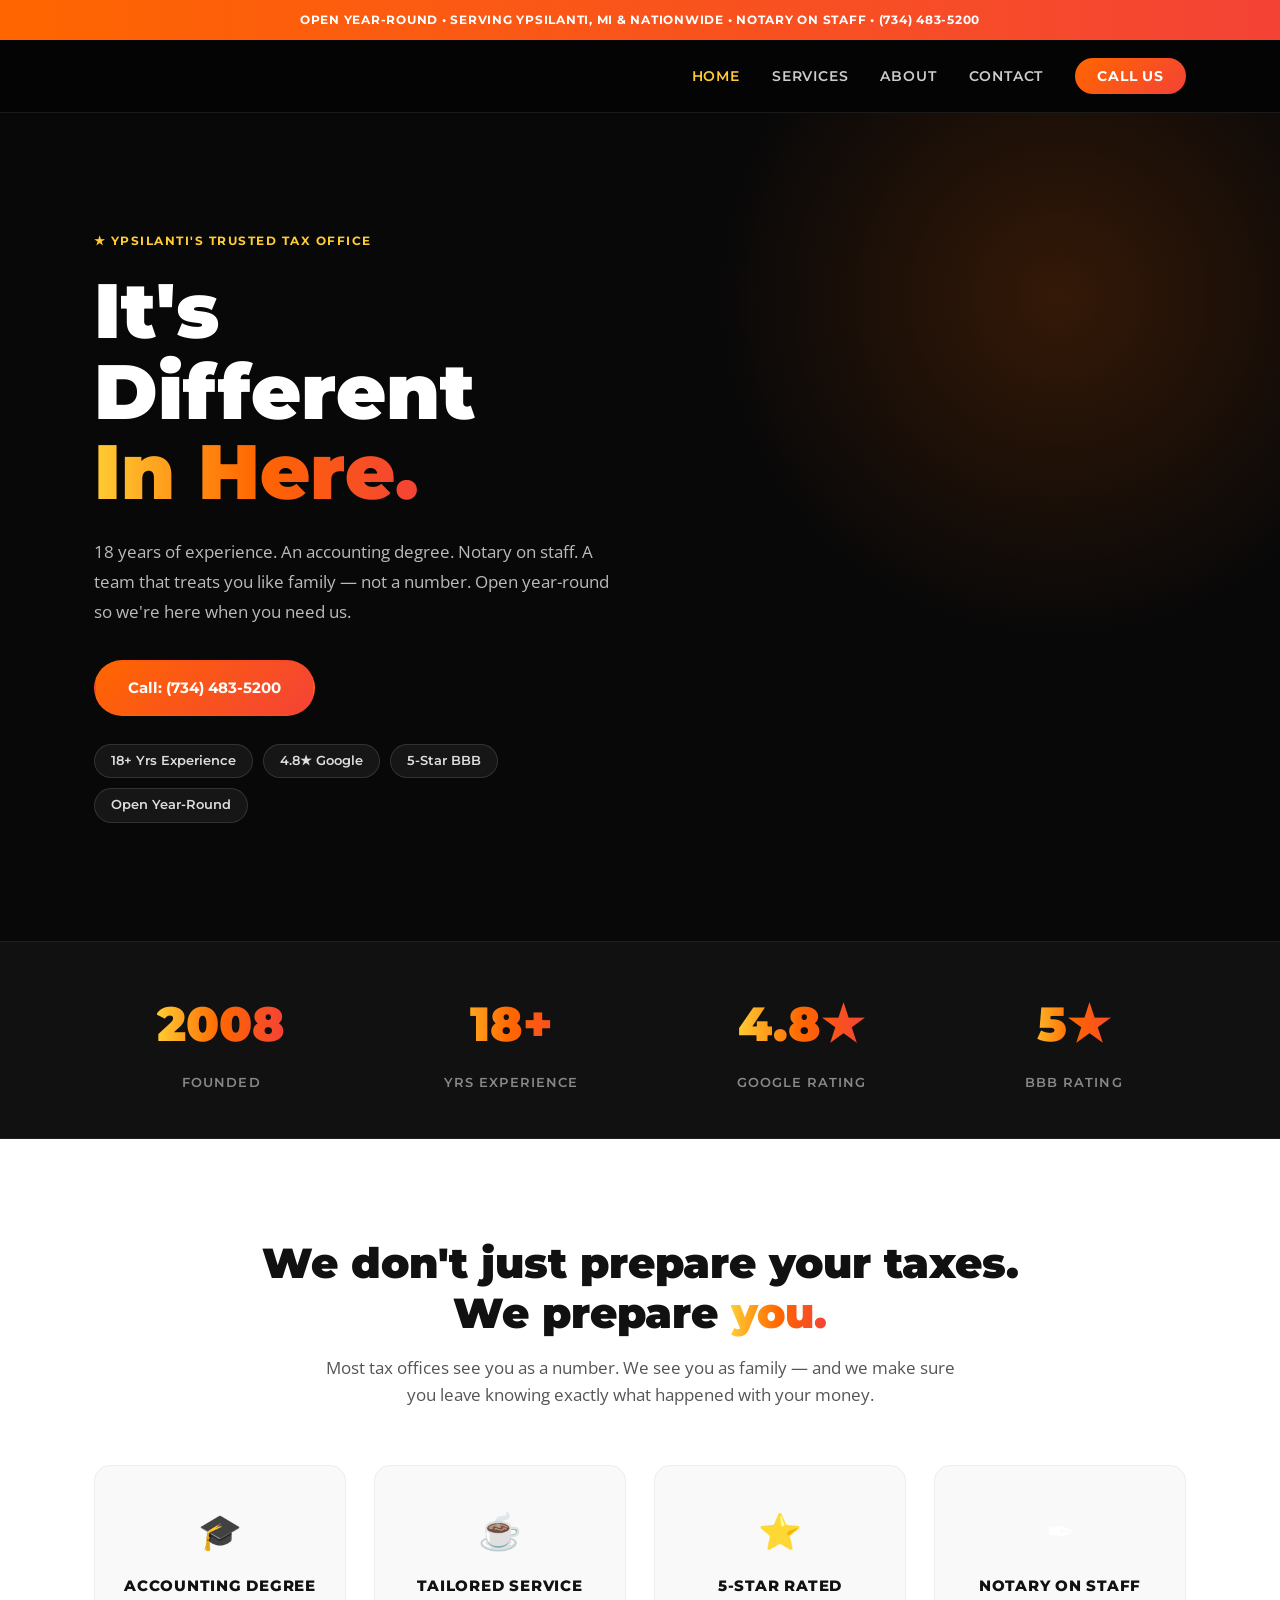
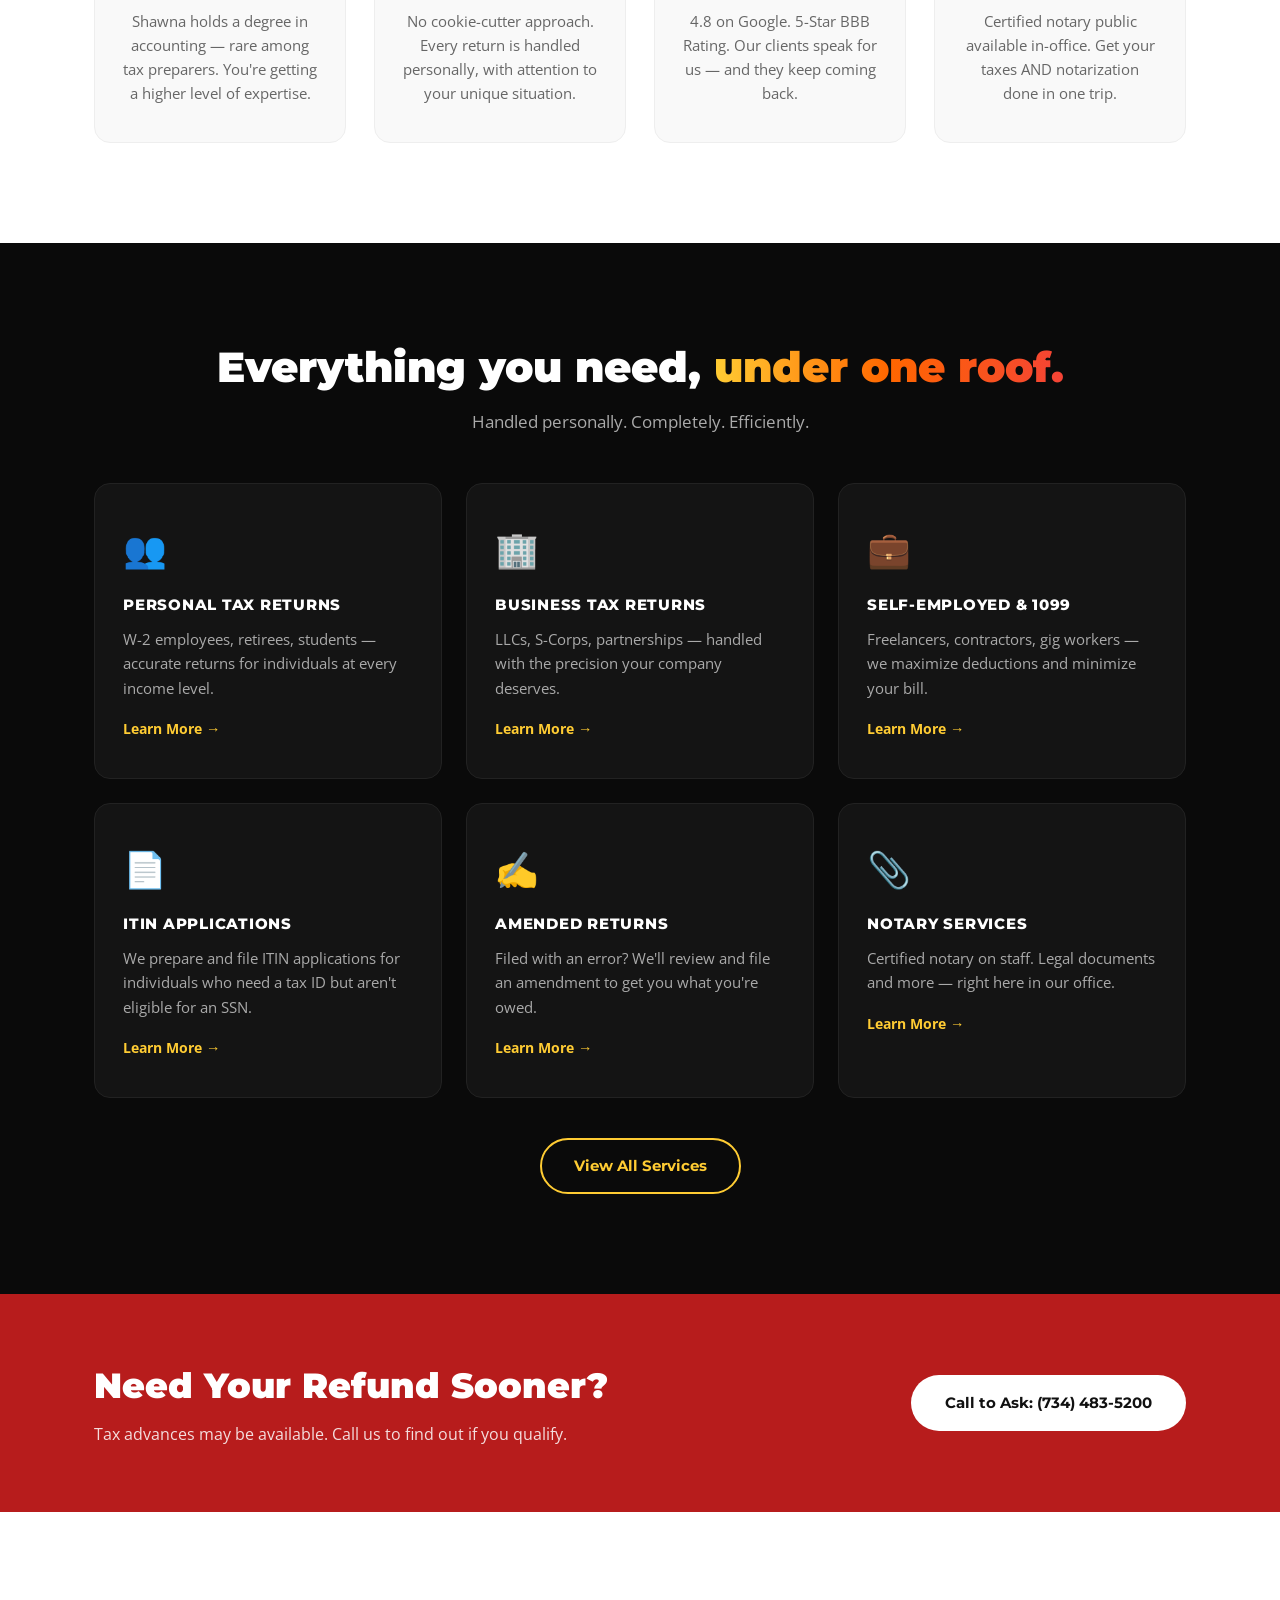
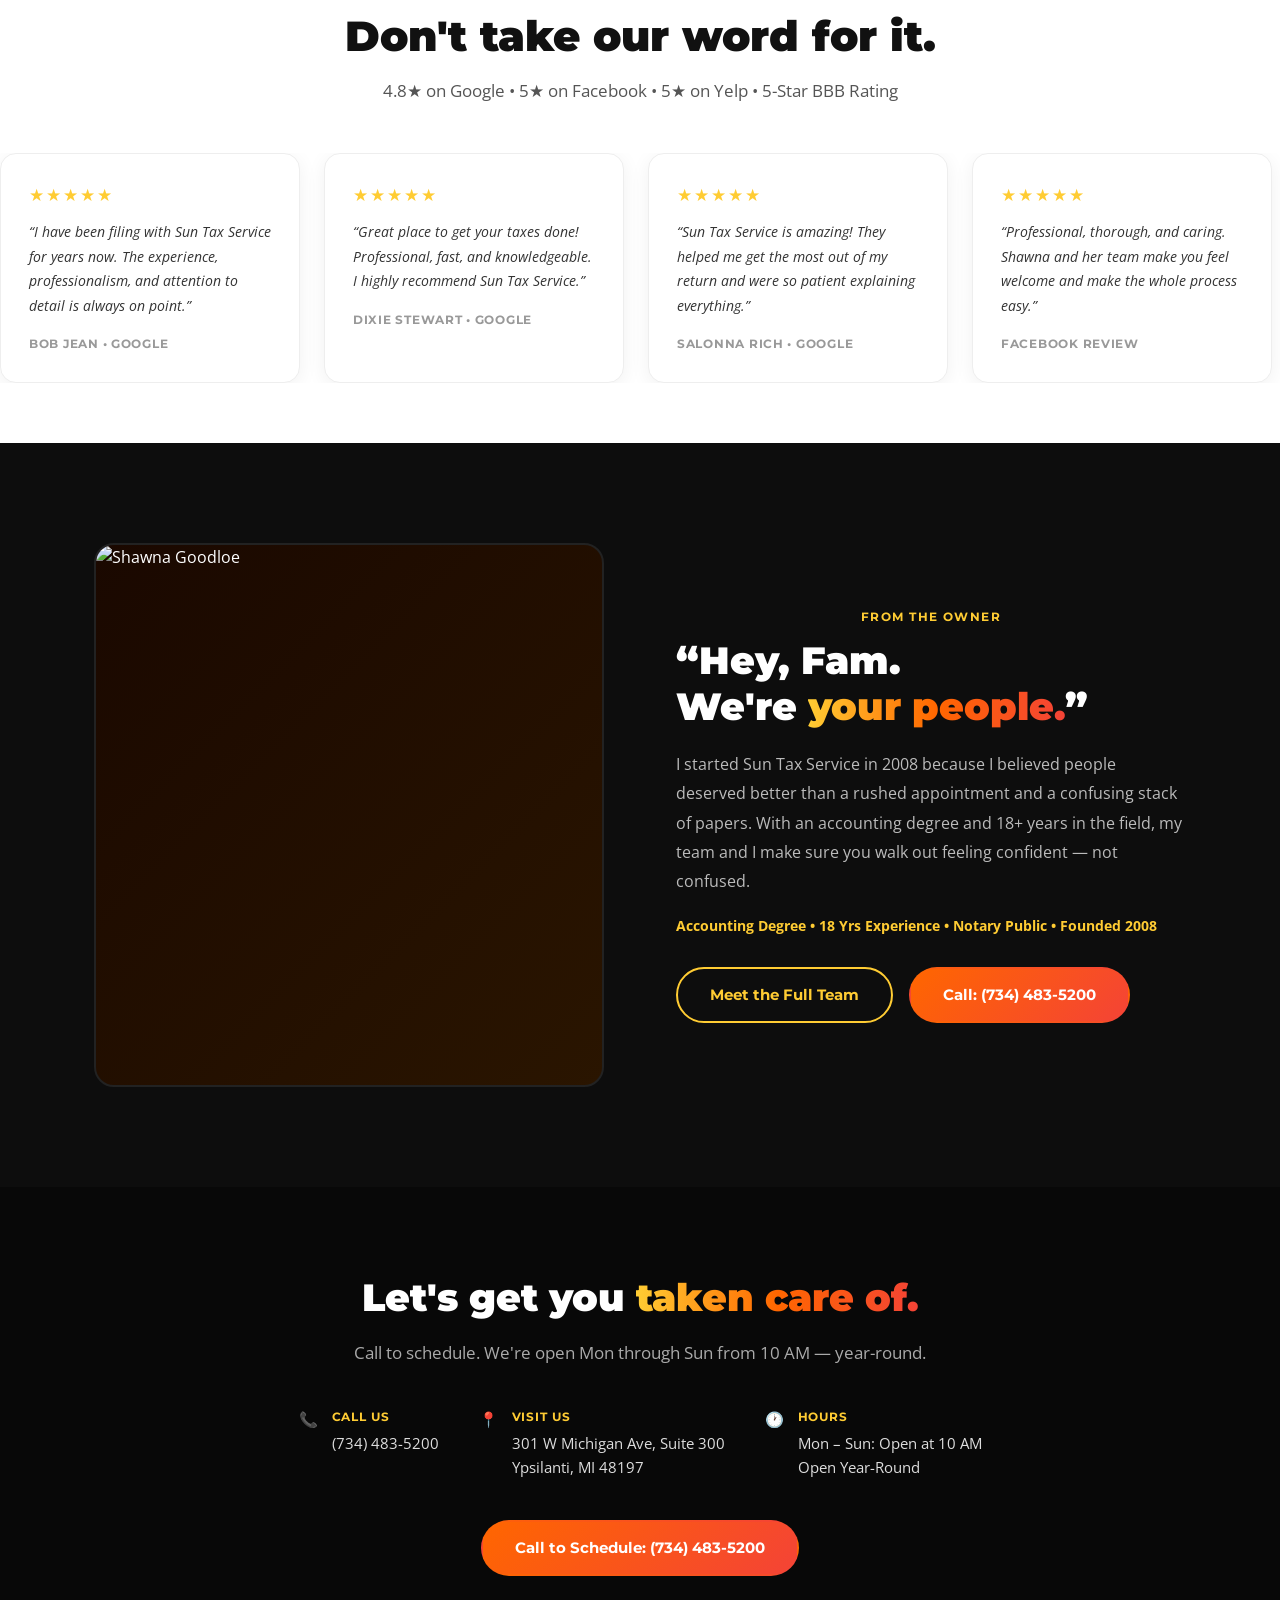
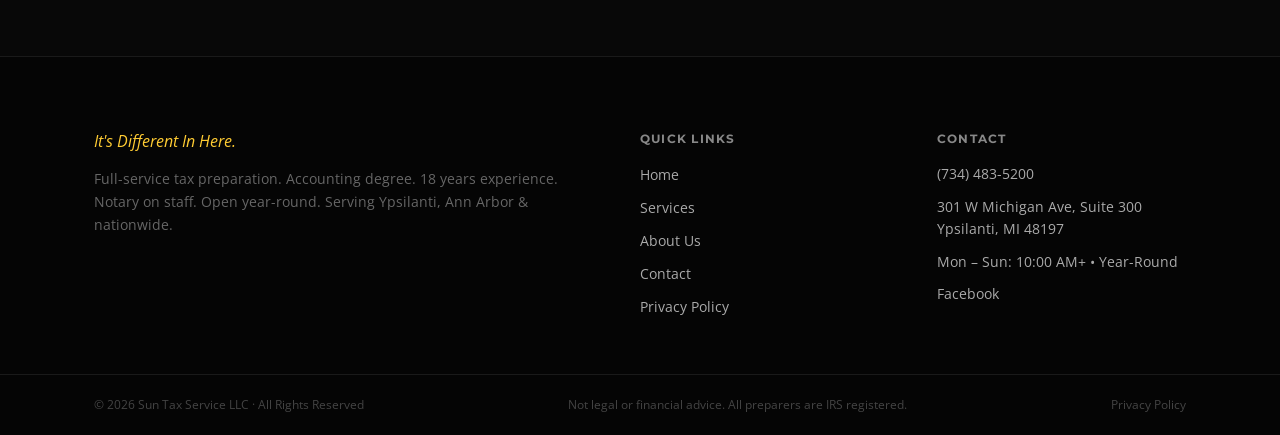
==== index.html @ 52e57a87 "Update print statement from 'Hello' to 'Goodbye'" ====
<!DOCTYPE html>
<html lang="en">
<head>
  <meta charset="UTF-8" />
  <meta name="viewport" content="width=device-width, initial-scale=1.0" />
  <title>Sun Tax Service — It's Different In Here.</title>
  <meta name="description" content="Professional tax preparation in Ypsilanti, MI. Personal, business, self-employed, ITIN, amended returns & notary. 18 years experience. Open year-round. Call (734) 483-5200." />
  <link rel="stylesheet" href="style.css" />
  <link rel="preconnect" href="https://fonts.googleapis.com" />
  <link href="https://fonts.googleapis.com/css2?family=Montserrat:wght@400;600;700;800;900&family=Open+Sans:wght@400;600&display=swap" rel="stylesheet" />
</head>
<body>

  <div class="top-bar">OPEN YEAR-ROUND &bull; SERVING YPSILANTI, MI &amp; NATIONWIDE &bull; NOTARY ON STAFF &bull; (734) 483-5200</div>

  <nav class="nav">
    <div class="nav-inner">
      <a href="index.html" class="nav-logo"><img src="images/logo.png" alt="Sun Tax Service" onerror="this.style.display='none'" /></a>
      <button class="nav-toggle" aria-label="Open menu">&#9776;</button>
      <ul class="nav-links">
        <li><a href="index.html" class="active">Home</a></li>
        <li><a href="services.html">Services</a></li>
        <li><a href="about.html">About</a></li>
        <li><a href="contact.html">Contact</a></li>
        <li><a href="tel:7344835200" class="nav-cta">Call Us</a></li>
      </ul>
    </div>
  </nav>

  <section class="hero">
    <div class="hero-bg-glow"></div>
    <div class="hero-inner">
      <div class="hero-text">
        <span class="hero-eyebrow">&#9733; Ypsilanti's Trusted Tax Office</span>
        <h1 class="hero-headline">It's Different<br /><span class="grad-text">In Here.</span></h1>
        <p class="hero-sub">18 years of experience. An accounting degree. Notary on staff. A team that treats you like family — not a number. Open year-round so we're here when you need us.</p>
        <div class="hero-ctas">
          <a href="tel:7344835200" class="btn btn-primary">Call: (734) 483-5200</a>
        </div>
        <div class="hero-badges">
          <span class="badge">18+ Yrs Experience</span>
          <span class="badge">4.8&#9733; Google</span>
          <span class="badge">5-Star BBB</span>
          <span class="badge">Open Year-Round</span>
        </div>
      </div>
      <div class="hero-img">
        <img src="images/shawna.jpg" alt="Shawna Goodloe, Owner" onerror="this.parentElement.style.display='none'" />
      </div>
    </div>
  </section>

  <section class="stats-band">
    <div class="container stats-inner">
      <div class="stat-item"><span class="stat-num grad-text">2008</span><span class="stat-label">Founded</span></div>
      <div class="stat-item"><span class="stat-num grad-text">18+</span><span class="stat-label">Yrs Experience</span></div>
      <div class="stat-item"><span class="stat-num grad-text">4.8&#9733;</span><span class="stat-label">Google Rating</span></div>
      <div class="stat-item"><span class="stat-num grad-text">5&#9733;</span><span class="stat-label">BBB Rating</span></div>
    </div>
  </section>

  <section class="why-us fade-in">
    <div class="container">
      <h2 class="section-title">We don't just prepare your taxes.<br />We prepare <span class="grad-text">you.</span></h2>
      <p class="section-sub">Most tax offices see you as a number. We see you as family — and we make sure you leave knowing exactly what happened with your money.</p>
      <div class="why-grid">
        <div class="why-card"><div class="why-icon">&#127891;</div><h3>Accounting Degree</h3><p>Shawna holds a degree in accounting — rare among tax preparers. You're getting a higher level of expertise.</p></div>
        <div class="why-card"><div class="why-icon">&#9749;</div><h3>Tailored Service</h3><p>No cookie-cutter approach. Every return is handled personally, with attention to your unique situation.</p></div>
        <div class="why-card"><div class="why-icon">&#11088;</div><h3>5-Star Rated</h3><p>4.8 on Google. 5-Star BBB Rating. Our clients speak for us — and they keep coming back.</p></div>
        <div class="why-card"><div class="why-icon">&#10002;</div><h3>Notary on Staff</h3><p>Certified notary public available in-office. Get your taxes AND notarization done in one trip.</p></div>
      </div>
    </div>
  </section>

  <section class="services-section fade-in">
    <div class="container">
      <h2 class="section-title">Everything you need, <span class="grad-text">under one roof.</span></h2>
      <p class="section-sub">Handled personally. Completely. Efficiently.</p>
      <div class="services-grid">
        <div class="service-card"><div class="service-icon">&#128101;</div><h3>Personal Tax Returns</h3><p>W-2 employees, retirees, students — accurate returns for individuals at every income level.</p><a href="services.html" class="learn-more">Learn More &rarr;</a></div>
        <div class="service-card"><div class="service-icon">&#127970;</div><h3>Business Tax Returns</h3><p>LLCs, S-Corps, partnerships — handled with the precision your company deserves.</p><a href="services.html" class="learn-more">Learn More &rarr;</a></div>
        <div class="service-card"><div class="service-icon">&#128188;</div><h3>Self-Employed &amp; 1099</h3><p>Freelancers, contractors, gig workers — we maximize deductions and minimize your bill.</p><a href="services.html" class="learn-more">Learn More &rarr;</a></div>
        <div class="service-card"><div class="service-icon">&#128196;</div><h3>ITIN Applications</h3><p>We prepare and file ITIN applications for individuals who need a tax ID but aren't eligible for an SSN.</p><a href="services.html" class="learn-more">Learn More &rarr;</a></div>
        <div class="service-card"><div class="service-icon">&#9997;</div><h3>Amended Returns</h3><p>Filed with an error? We'll review and file an amendment to get you what you're owed.</p><a href="services.html" class="learn-more">Learn More &rarr;</a></div>
        <div class="service-card"><div class="service-icon">&#128206;</div><h3>Notary Services</h3><p>Certified notary on staff. Legal documents and more — right here in our office.</p><a href="services.html" class="learn-more">Learn More &rarr;</a></div>
      </div>
      <div class="center-btn"><a href="services.html" class="btn btn-outline">View All Services</a></div>
    </div>
  </section>

  <section class="advances-band fade-in">
    <div class="container advances-inner">
      <div><h2>Need Your Refund Sooner?</h2><p>Tax advances may be available. Call us to find out if you qualify.</p></div>
      <a href="tel:7344835200" class="btn btn-white">Call to Ask: (734) 483-5200</a>
    </div>
  </section>

  <section class="reviews-section fade-in">
    <div class="container">
      <h2 class="section-title">Don't take our word for it.</h2>
      <p class="section-sub">4.8&#9733; on Google &bull; 5&#9733; on Facebook &bull; 5&#9733; on Yelp &bull; 5-Star BBB Rating</p>
    </div>
    <div class="marquee-wrapper">
      <div class="marquee-track">
        <div class="review-card"><div class="review-stars">&#9733;&#9733;&#9733;&#9733;&#9733;</div><p class="review-text">&ldquo;I have been filing with Sun Tax Service for years now. The experience, professionalism, and attention to detail is always on point.&rdquo;</p><div class="review-author">Bob Jean &bull; Google</div></div>
        <div class="review-card"><div class="review-stars">&#9733;&#9733;&#9733;&#9733;&#9733;</div><p class="review-text">&ldquo;Great place to get your taxes done! Professional, fast, and knowledgeable. I highly recommend Sun Tax Service.&rdquo;</p><div class="review-author">Dixie Stewart &bull; Google</div></div>
        <div class="review-card"><div class="review-stars">&#9733;&#9733;&#9733;&#9733;&#9733;</div><p class="review-text">&ldquo;Sun Tax Service is amazing! They helped me get the most out of my return and were so patient explaining everything.&rdquo;</p><div class="review-author">Salonna Rich &bull; Google</div></div>
        <div class="review-card"><div class="review-stars">&#9733;&#9733;&#9733;&#9733;&#9733;</div><p class="review-text">&ldquo;Professional, thorough, and caring. Shawna and her team make you feel welcome and make the whole process easy.&rdquo;</p><div class="review-author">Facebook Review</div></div>
        <div class="review-card"><div class="review-stars">&#9733;&#9733;&#9733;&#9733;&#9733;</div><p class="review-text">&ldquo;I wouldn&rsquo;t trust anyone else with my taxes. They go above and beyond every single year.&rdquo;</p><div class="review-author">Yelp Review</div></div>
        <div class="review-card"><div class="review-stars">&#9733;&#9733;&#9733;&#9733;&#9733;</div><p class="review-text">&ldquo;I have been filing with Sun Tax Service for years now. The experience, professionalism, and attention to detail is always on point.&rdquo;</p><div class="review-author">Bob Jean &bull; Google</div></div>
        <div class="review-card"><div class="review-stars">&#9733;&#9733;&#9733;&#9733;&#9733;</div><p class="review-text">&ldquo;Great place to get your taxes done! Professional, fast, and knowledgeable. I highly recommend Sun Tax Service.&rdquo;</p><div class="review-author">Dixie Stewart &bull; Google</div></div>
        <div class="review-card"><div class="review-stars">&#9733;&#9733;&#9733;&#9733;&#9733;</div><p class="review-text">&ldquo;Sun Tax Service is amazing! They helped me get the most out of my return and were so patient explaining everything.&rdquo;</p><div class="review-author">Salonna Rich &bull; Google</div></div>
        <div class="review-card"><div class="review-stars">&#9733;&#9733;&#9733;&#9733;&#9733;</div><p class="review-text">&ldquo;Professional, thorough, and caring. Shawna and her team make you feel welcome and make the whole process easy.&rdquo;</p><div class="review-author">Facebook Review</div></div>
        <div class="review-card"><div class="review-stars">&#9733;&#9733;&#9733;&#9733;&#9733;</div><p class="review-text">&ldquo;I wouldn&rsquo;t trust anyone else with my taxes. They go above and beyond every single year.&rdquo;</p><div class="review-author">Yelp Review</div></div>
      </div>
    </div>
  </section>

  <section class="founder-section fade-in">
    <div class="container founder-inner">
      <div class="founder-img-wrap">
        <img src="images/shawna.jpg" alt="Shawna Goodloe" onerror="this.parentElement.style.background='linear-gradient(135deg,#1a0800,#2a1500)'" />
      </div>
      <div class="founder-text">
        <span class="eyebrow-label">FROM THE OWNER</span>
        <h2>&ldquo;Hey, Fam.<br />We're <span class="grad-text">your people.</span>&rdquo;</h2>
        <p>I started Sun Tax Service in 2008 because I believed people deserved better than a rushed appointment and a confusing stack of papers. With an accounting degree and 18+ years in the field, my team and I make sure you walk out feeling confident — not confused.</p>
        <p class="founder-creds"><strong>Accounting Degree &bull; 18 Yrs Experience &bull; Notary Public &bull; Founded 2008</strong></p>
        <div class="founder-ctas">
          <a href="about.html" class="btn btn-outline">Meet the Full Team</a>
          <a href="tel:7344835200" class="btn btn-primary">Call: (734) 483-5200</a>
        </div>
      </div>
    </div>
  </section>

  <section class="contact-band fade-in">
    <div class="container">
      <h2>Let's get you <span class="grad-text">taken care of.</span></h2>
      <p>Call to schedule. We're open Mon through Sun from 10 AM — year-round.</p>
      <div class="cb-details">
        <div class="cb-item"><span class="cb-icon">&#128222;</span><div><strong>Call Us</strong><a href="tel:7344835200">(734) 483-5200</a></div></div>
        <div class="cb-item"><span class="cb-icon">&#128205;</span><div><strong>Visit Us</strong><span>301 W Michigan Ave, Suite 300<br />Ypsilanti, MI 48197</span></div></div>
        <div class="cb-item"><span class="cb-icon">&#128336;</span><div><strong>Hours</strong><span>Mon &ndash; Sun: Open at 10 AM<br />Open Year-Round</span></div></div>
      </div>
      <a href="tel:7344835200" class="btn btn-primary">Call to Schedule: (734) 483-5200</a>
    </div>
  </section>

  <footer class="footer">
    <div class="container footer-inner">
      <div class="footer-logo"><img src="images/logo.png" alt="Sun Tax Service" onerror="this.style.display='none'" /><p class="footer-tagline"><em>It's Different In Here.</em></p><p class="footer-desc">Full-service tax preparation. Accounting degree. 18 years experience. Notary on staff. Open year-round. Serving Ypsilanti, Ann Arbor &amp; nationwide.</p></div>
      <div class="footer-nav"><strong>Quick Links</strong><a href="index.html">Home</a><a href="services.html">Services</a><a href="about.html">About Us</a><a href="contact.html">Contact</a><a href="privacy.html">Privacy Policy</a></div>
      <div class="footer-contact-info"><strong>Contact</strong><a href="tel:7344835200">(734) 483-5200</a><span>301 W Michigan Ave, Suite 300<br />Ypsilanti, MI 48197</span><span>Mon &ndash; Sun: 10:00 AM+ &bull; Year-Round</span><a href="https://facebook.com/SunTaxService" target="_blank" rel="noopener">Facebook</a></div>
    </div>
    <div class="footer-bottom"><div class="container footer-bottom-inner"><span>&copy; 2026 Sun Tax Service LLC &middot; All Rights Reserved</span><span>Not legal or financial advice. All preparers are IRS registered.</span><a href="privacy.html">Privacy Policy</a></div></div>
  </footer>

  <script>
    const toggle = document.querySelector('.nav-toggle');
    const navLinks = document.querySelector('.nav-links');
    if (toggle) toggle.addEventListener('click', () => navLinks.classList.toggle('open'));
    const observer = new IntersectionObserver((entries) => {
      entries.forEach(e => { if (e.isIntersecting) e.target.classList.add('visible'); });
    }, { threshold: 0.1 });
    document.querySelectorAll('.fade-in').forEach(el => observer.observe(el));
  </script>
</body>
</html>
---- style.css ----
/* Sun Tax Service — style.css — Complete Stylesheet */

/* === RESET === */
*, *::before, *::after { box-sizing: border-box; margin: 0; padding: 0; }
html { scroll-behavior: smooth; }
body { font-family: 'Open Sans', sans-serif; background: #0a0a0a; color: #fff; line-height: 1.6; }
img { max-width: 100%; display: block; }
a { color: inherit; text-decoration: none; }

/* === UTILITIES === */
.container { max-width: 1140px; margin: 0 auto; padding: 0 24px; }
.grad-text { background: linear-gradient(90deg,#FFCC33,#FF6600,#F44336); -webkit-background-clip: text; -webkit-text-fill-color: transparent; background-clip: text; }
.section-title { font-family:'Montserrat',sans-serif; font-size: clamp(1.8rem,3.5vw,2.6rem); font-weight:900; color:#111; text-align:center; margin-bottom:16px; line-height:1.2; }
.section-sub { text-align:center; color:#555; font-size:1.05rem; margin-bottom:48px; max-width:640px; margin-left:auto; margin-right:auto; }
.eyebrow-label { font-family:'Montserrat',sans-serif; font-size:0.75rem; font-weight:700; color:#FFCC33; text-transform:uppercase; letter-spacing:0.12em; text-align:center; margin-bottom:12px; display:block; }
.center-btn { text-align:center; margin-top:40px; }

/* === FADE IN === */
.fade-in { opacity:0; transform:translateY(28px); transition:opacity 0.7s ease,transform 0.7s ease; }
.fade-in.visible { opacity:1; transform:translateY(0); }

/* === BUTTONS === */
.btn { display:inline-block; padding:14px 32px; border-radius:50px; font-family:'Montserrat',sans-serif; font-weight:700; font-size:0.95rem; text-decoration:none; transition:transform 0.2s,box-shadow 0.2s; cursor:pointer; border:2px solid transparent; }
.btn:hover { transform:translateY(-2px); box-shadow:0 8px 24px rgba(0,0,0,0.25); }
.btn-primary { background:linear-gradient(135deg,#FF6600,#F44336); color:#fff; }
.btn-outline { background:transparent; border-color:#FFCC33; color:#FFCC33; }
.btn-outline:hover { background:#FFCC33; color:#000; }
.btn-white { background:#fff; color:#111; }
.btn-white:hover { background:#FFCC33; }

/* === TOP BAR === */
.top-bar { background:linear-gradient(90deg,#FF6600,#F44336); color:#fff; text-align:center; padding:10px 16px; font-family:'Montserrat',sans-serif; font-size:0.78rem; font-weight:700; letter-spacing:0.06em; position:relative; z-index:200; }

/* === NAV === */
.nav { background:rgba(5,5,5,0.97); backdrop-filter:blur(12px); position:sticky; top:0; z-index:100; border-bottom:1px solid #1a1a1a; }
.nav-inner { max-width:1140px; margin:0 auto; padding:0 24px; display:flex; align-items:center; justify-content:space-between; height:72px; }
.nav-logo img { height:52px; width:auto; object-fit:contain; }
.nav-links { list-style:none; display:flex; align-items:center; gap:32px; }
.nav-links a { font-family:'Montserrat',sans-serif; font-size:0.85rem; font-weight:600; color:#ccc; text-transform:uppercase; letter-spacing:0.06em; transition:color 0.2s; }
.nav-links a:hover,.nav-links a.active { color:#FFCC33; }
.nav-cta { background:linear-gradient(135deg,#FF6600,#F44336) !important; color:#fff !important; padding:10px 22px !important; border-radius:50px; font-weight:700 !important; }
.nav-toggle { display:none; background:none; border:none; color:#fff; font-size:1.5rem; cursor:pointer; padding:4px; }

/* === HERO === */
.hero { position:relative; min-height:92vh; display:flex; align-items:center; background:#080808; overflow:hidden; }
.hero-bg-glow { position:absolute; top:-20%; right:-10%; width:700px; height:700px; background:radial-gradient(circle,rgba(255,102,0,0.18) 0%,transparent 70%); pointer-events:none; z-index:0; }
.hero-inner { position:relative; z-index:1; max-width:1140px; margin:0 auto; padding:80px 24px; display:grid; grid-template-columns:1fr 1fr; gap:60px; align-items:center; width:100%; }
.hero-eyebrow { font-family:'Montserrat',sans-serif; font-size:0.78rem; font-weight:700; color:#FFCC33; text-transform:uppercase; letter-spacing:0.12em; margin-bottom:20px; display:block; }
.hero-headline { font-family:'Montserrat',sans-serif; font-size:clamp(2.8rem,6vw,5rem); font-weight:900; line-height:1.05; margin-bottom:24px; color:#fff; }
.hero-sub { color:#bbb; font-size:1.08rem; line-height:1.75; margin-bottom:32px; max-width:520px; }
.hero-ctas { display:flex; gap:16px; flex-wrap:wrap; margin-bottom:28px; }
.hero-badges { display:flex; flex-wrap:wrap; gap:10px; }
.badge { background:rgba(255,255,255,0.06); border:1px solid rgba(255,255,255,0.12); border-radius:50px; padding:6px 16px; font-size:0.8rem; font-family:'Montserrat',sans-serif; font-weight:600; color:#ddd; }
.hero-img img { width:100%; max-height:580px; object-fit:cover; object-position:top; border-radius:20px; border:2px solid #222; }

/* === STATS BAND === */
.stats-band { background:#111; border-top:1px solid #1e1e1e; border-bottom:1px solid #1e1e1e; padding:44px 0; }
.stats-inner { display:flex; justify-content:space-around; flex-wrap:wrap; gap:32px; }
.stat-item { text-align:center; }
.stat-num { font-family:'Montserrat',sans-serif; font-size:clamp(2rem,4vw,3rem); font-weight:900; display:block; margin-bottom:6px; }
.stat-label { font-size:0.82rem; color:#888; text-transform:uppercase; letter-spacing:0.08em; font-family:'Montserrat',sans-serif; font-weight:600; }

/* === WHY US === */
.why-us { padding:100px 0; background:#fff; }
.why-us .section-title { color:#111; }
.why-us .section-sub { color:#555; }
.why-grid { display:grid; grid-template-columns:repeat(auto-fit,minmax(220px,1fr)); gap:28px; margin-top:56px; }
.why-card { background:#f9f9f9; border:1px solid #eee; border-radius:16px; padding:36px 28px; text-align:center; transition:transform 0.3s,box-shadow 0.3s; }
.why-card:hover { transform:translateY(-6px); box-shadow:0 16px 48px rgba(0,0,0,0.1); }
.why-icon { font-size:2.2rem; margin-bottom:16px; }
.why-card h3 { font-family:'Montserrat',sans-serif; font-size:0.95rem; font-weight:800; color:#111; text-transform:uppercase; letter-spacing:0.05em; margin-bottom:10px; }
.why-card p { color:#666; font-size:0.92rem; line-height:1.65; }

/* === SERVICES SECTION === */
.services-section { padding:100px 0; background:#0a0a0a; }
.services-section .section-title { color:#fff; }
.services-section .section-sub { color:#aaa; }
.services-grid { display:grid; grid-template-columns:repeat(auto-fit,minmax(300px,1fr)); gap:24px; }
.service-card { background:#141414; border:1px solid #222; border-radius:16px; padding:36px 28px; transition:border-color 0.3s,transform 0.3s; }
.service-card:hover { border-color:#FFCC33; transform:translateY(-4px); }
.service-icon { font-size:2.2rem; margin-bottom:16px; }
.service-card h3 { font-family:'Montserrat',sans-serif; font-size:0.95rem; font-weight:800; color:#fff; text-transform:uppercase; letter-spacing:0.05em; margin-bottom:10px; }
.service-card p { color:#aaa; font-size:0.92rem; line-height:1.65; margin-bottom:16px; }
.learn-more { color:#FFCC33; font-weight:700; font-size:0.9rem; transition:color 0.2s; }
.learn-more:hover { color:#FF6600; }

/* === TAX ADVANCES BAND === */
.advances-band { background:#b71c1c; padding:64px 0; }
.advances-inner { display:flex; align-items:center; justify-content:space-between; gap:32px; flex-wrap:wrap; }
.advances-inner h2 { font-family:'Montserrat',sans-serif; font-size:clamp(1.6rem,3vw,2.2rem); font-weight:900; color:#fff; margin-bottom:8px; }
.advances-inner p { color:rgba(255,255,255,0.85); font-size:1rem; }

/* === REVIEWS + MARQUEE === */
.reviews-section { padding:100px 0 60px; background:#fff; overflow:hidden; }
.reviews-section .section-title { color:#111; }
.reviews-section .section-sub { color:#555; }
.marquee-wrapper { overflow:hidden; margin-top:48px; }
.marquee-track { display:flex; gap:24px; animation:marquee 40s linear infinite; width:max-content; }
.marquee-wrapper:hover .marquee-track { animation-play-state:paused; }
@keyframes marquee { from { transform:translateX(0); } to { transform:translateX(-50%); } }
.review-card { background:#fff; border:1px solid #eee; border-radius:16px; padding:28px; width:300px; flex-shrink:0; box-shadow:0 4px 20px rgba(0,0,0,0.06); }
.review-stars { color:#FFCC33; font-size:1.05rem; margin-bottom:12px; letter-spacing:2px; }
.review-text { color:#333; font-size:0.9rem; line-height:1.7; margin-bottom:16px; font-style:italic; }
.review-author { font-family:'Montserrat',sans-serif; font-size:0.76rem; font-weight:700; color:#999; text-transform:uppercase; letter-spacing:0.06em; }

/* === FOUNDER SECTION === */
.founder-section { padding:100px 0; background:#0d0d0d; }
.founder-inner { display:grid; grid-template-columns:1fr 1fr; gap:72px; align-items:center; }
.founder-img-wrap { border-radius:20px; overflow:hidden; border:2px solid #222; }
.founder-img-wrap img { width:100%; height:540px; object-fit:cover; object-position:top; display:block; }
.founder-text h2 { font-family:'Montserrat',sans-serif; font-size:clamp(1.8rem,3vw,2.6rem); font-weight:900; color:#fff; margin-bottom:20px; line-height:1.2; }
.founder-text p { color:#bbb; line-height:1.8; margin-bottom:16px; font-size:1.02rem; }
.founder-creds { color:#FFCC33 !important; font-size:0.9rem !important; margin-bottom:28px !important; }
.founder-ctas { display:flex; gap:16px; flex-wrap:wrap; }

/* === CONTACT BAND (home bottom) === */
.contact-band { background:#080808; padding:80px 0; text-align:center; }
.contact-band h2 { font-family:'Montserrat',sans-serif; font-size:clamp(1.8rem,3vw,2.6rem); font-weight:900; color:#fff; margin-bottom:12px; }
.contact-band > .container > p { color:#aaa; font-size:1.05rem; margin-bottom:40px; }
.cb-details { display:flex; flex-wrap:wrap; justify-content:center; gap:40px; margin-bottom:40px; }
.cb-item { display:flex; align-items:flex-start; gap:14px; text-align:left; }
.cb-icon { font-size:1.6rem; line-height:1.2; flex-shrink:0; }
.cb-item strong { display:block; color:#FFCC33; font-family:'Montserrat',sans-serif; font-size:0.78rem; text-transform:uppercase; letter-spacing:0.08em; margin-bottom:4px; }
.cb-item a,.cb-item span { color:#ddd; font-size:0.95rem; line-height:1.6; text-decoration:none; display:block; }
.cb-item a:hover { color:#FFCC33; }

/* === CTA BAND (inner pages) === */
.cta-band { background:linear-gradient(135deg,#FF6600,#F44336); padding:72px 0; }
.cta-band-inner { display:flex; align-items:center; justify-content:space-between; gap:32px; flex-wrap:wrap; }
.cta-band h2 { font-family:'Montserrat',sans-serif; font-size:clamp(1.6rem,3vw,2.2rem); font-weight:900; color:#fff; margin-bottom:8px; }
.cta-band p { color:rgba(255,255,255,0.85); font-size:1rem; }

/* === PAGE HERO (inner pages) === */
.page-hero { background:linear-gradient(135deg,#0a0a0a 0%,#1a0800 50%,#0a0a0a 100%); padding:100px 0 80px; text-align:center; border-bottom:1px solid #1a1a1a; }
.page-hero-inner { max-width:720px; margin:0 auto; padding:0 24px; }
.page-hero h1 { font-family:'Montserrat',sans-serif; font-size:clamp(2rem,5vw,3.2rem); font-weight:900; color:#fff; margin-bottom:16px; line-height:1.15; }
.page-hero p { color:#aaa; font-size:1.05rem; line-height:1.75; }
.page-hero .hero-eyebrow { font-family:'Montserrat',sans-serif; font-size:0.75rem; font-weight:700; color:#FFCC33; text-transform:uppercase; letter-spacing:0.12em; margin-bottom:16px; display:block; }

/* === PRIVACY PAGE === */
.privacy-content { padding:80px 0; background:#0a0a0a; }
.privacy-content .prose { max-width:760px; margin:0 auto; }
.privacy-content h2 { font-family:'Montserrat',sans-serif; font-size:1.2rem; font-weight:800; color:#FFCC33; text-transform:uppercase; letter-spacing:0.05em; margin:40px 0 14px; }
.privacy-content p { color:#bbb; line-height:1.8; margin-bottom:16px; font-size:0.98rem; }
.privacy-content ul { color:#bbb; padding-left:22px; line-height:1.9; margin-bottom:16px; }

/* === FOOTER === */
.footer { background:#050505; border-top:1px solid #1a1a1a; padding-top:72px; }
.footer-inner { display:grid; grid-template-columns:2fr 1fr 1fr; gap:48px; padding-bottom:56px; }
.footer-logo img { height:60px; width:auto; object-fit:contain; margin-bottom:16px; }
.footer-tagline { color:#FFCC33; font-style:italic; font-size:1rem; margin-bottom:12px; }
.footer-desc { color:#666; font-size:0.85rem; line-height:1.7; }
.footer-nav,.footer-contact-info { display:flex; flex-direction:column; gap:10px; }
.footer-nav strong,.footer-contact-info strong { font-family:'Montserrat',sans-serif; font-size:0.78rem; text-transform:uppercase; letter-spacing:0.1em; color:#888; margin-bottom:4px; display:block; }
.footer-nav a { color:#aaa; font-size:0.9rem; transition:color 0.2s; }
.footer-nav a:hover { color:#FFCC33; }
.footer-contact-info a,.footer-contact-info span { color:#aaa; font-size:0.88rem; line-height:1.6; display:block; }
.footer-contact-info a:hover { color:#FFCC33; }
.footer-bottom { border-top:1px solid #1a1a1a; padding:20px 0; }
.footer-bottom-inner { display:flex; justify-content:space-between; flex-wrap:wrap; gap:12px; }
.footer-bottom-inner span,.footer-bottom-inner a { color:#444; font-size:0.78rem; }
.footer-bottom-inner a:hover { color:#FFCC33; }

/* === RESPONSIVE === */
@media (max-width:900px) {
  .hero-inner { grid-template-columns:1fr; }
  .hero-img { display:none; }
  .founder-inner { grid-template-columns:1fr; }
  .founder-img-wrap { display:none; }
  .footer-inner { grid-template-columns:1fr 1fr; }
  .advances-inner,.cta-band-inner { flex-direction:column; text-align:center; }
}
@media (max-width:600px) {
  .nav-links { display:none; flex-direction:column; position:absolute; top:72px; left:0; right:0; background:#0a0a0a; padding:20px 24px; border-bottom:1px solid #222; gap:16px; z-index:99; }
  .nav-links.open { display:flex; }
  .nav-toggle { display:block; }
  .footer-inner { grid-template-columns:1fr; }
  .footer-bottom-inner { flex-direction:column; align-items:center; text-align:center; }
  .stats-inner { gap:24px; }
}
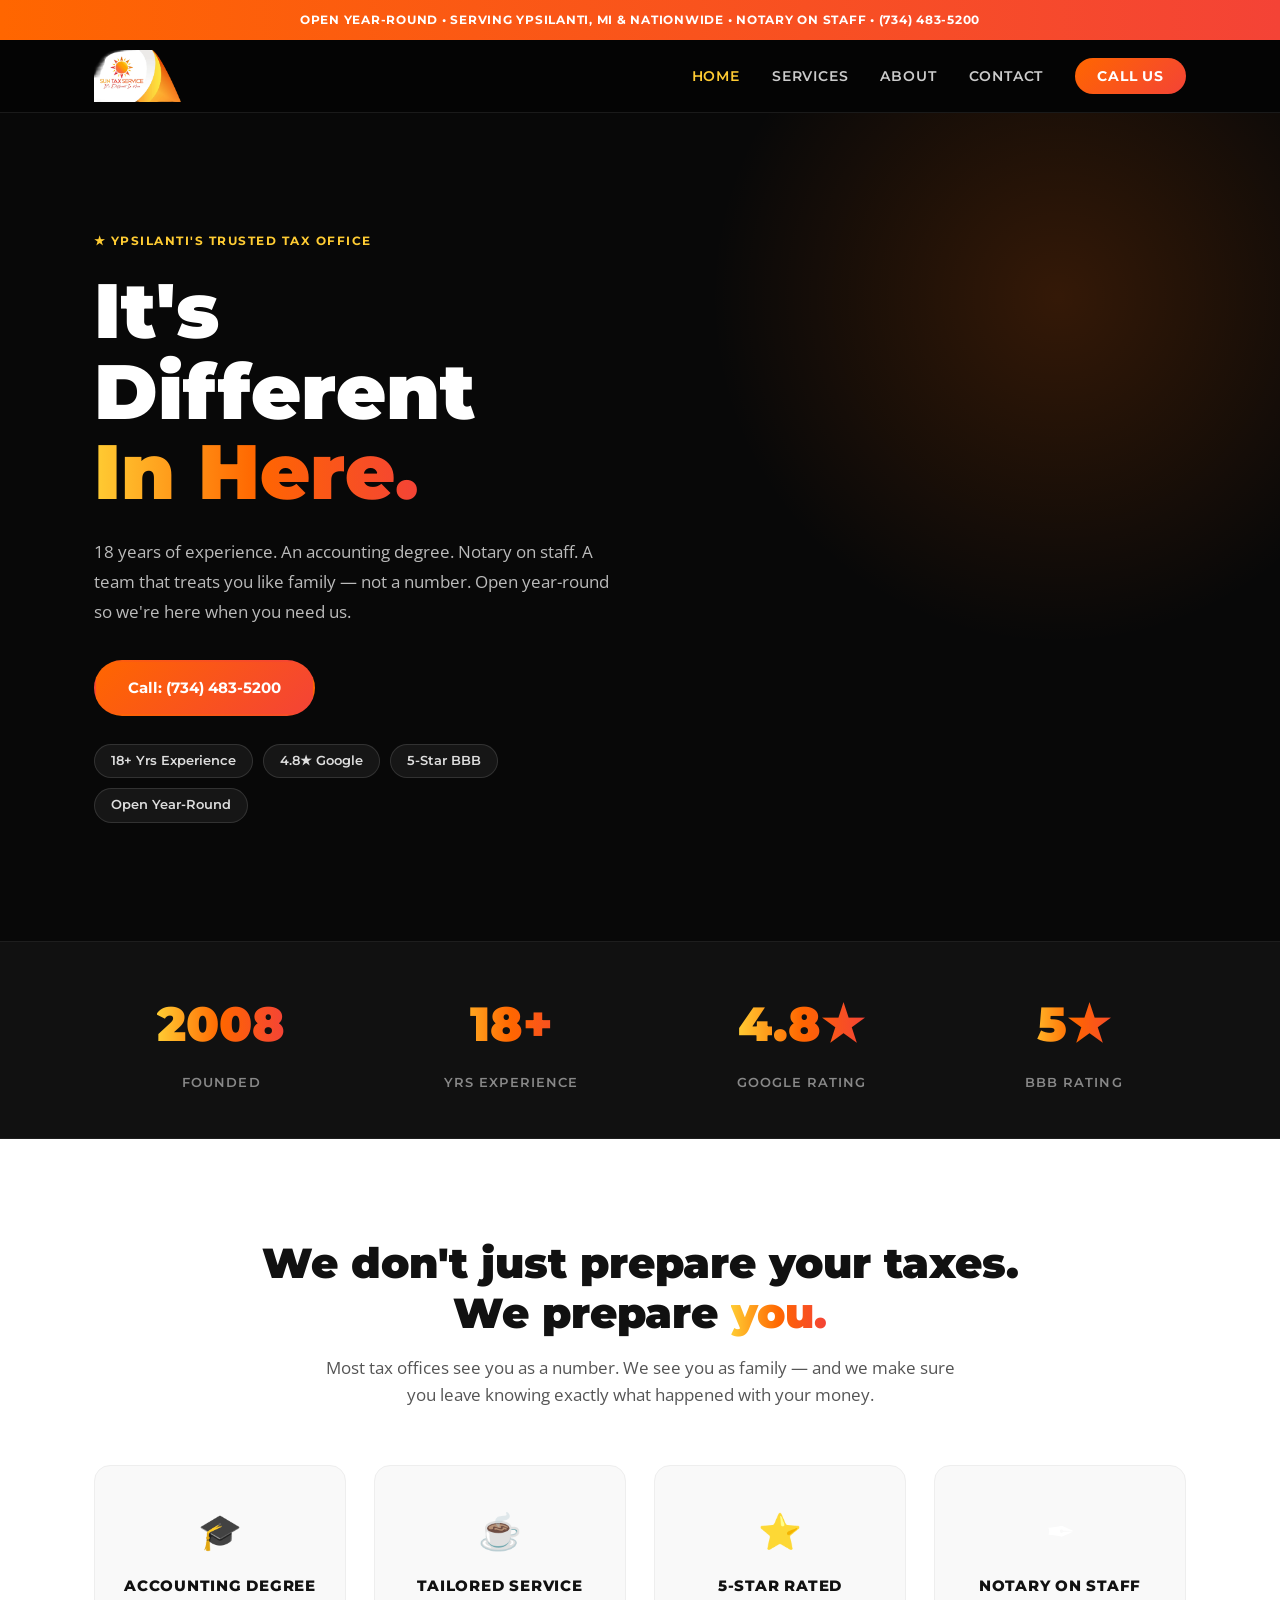
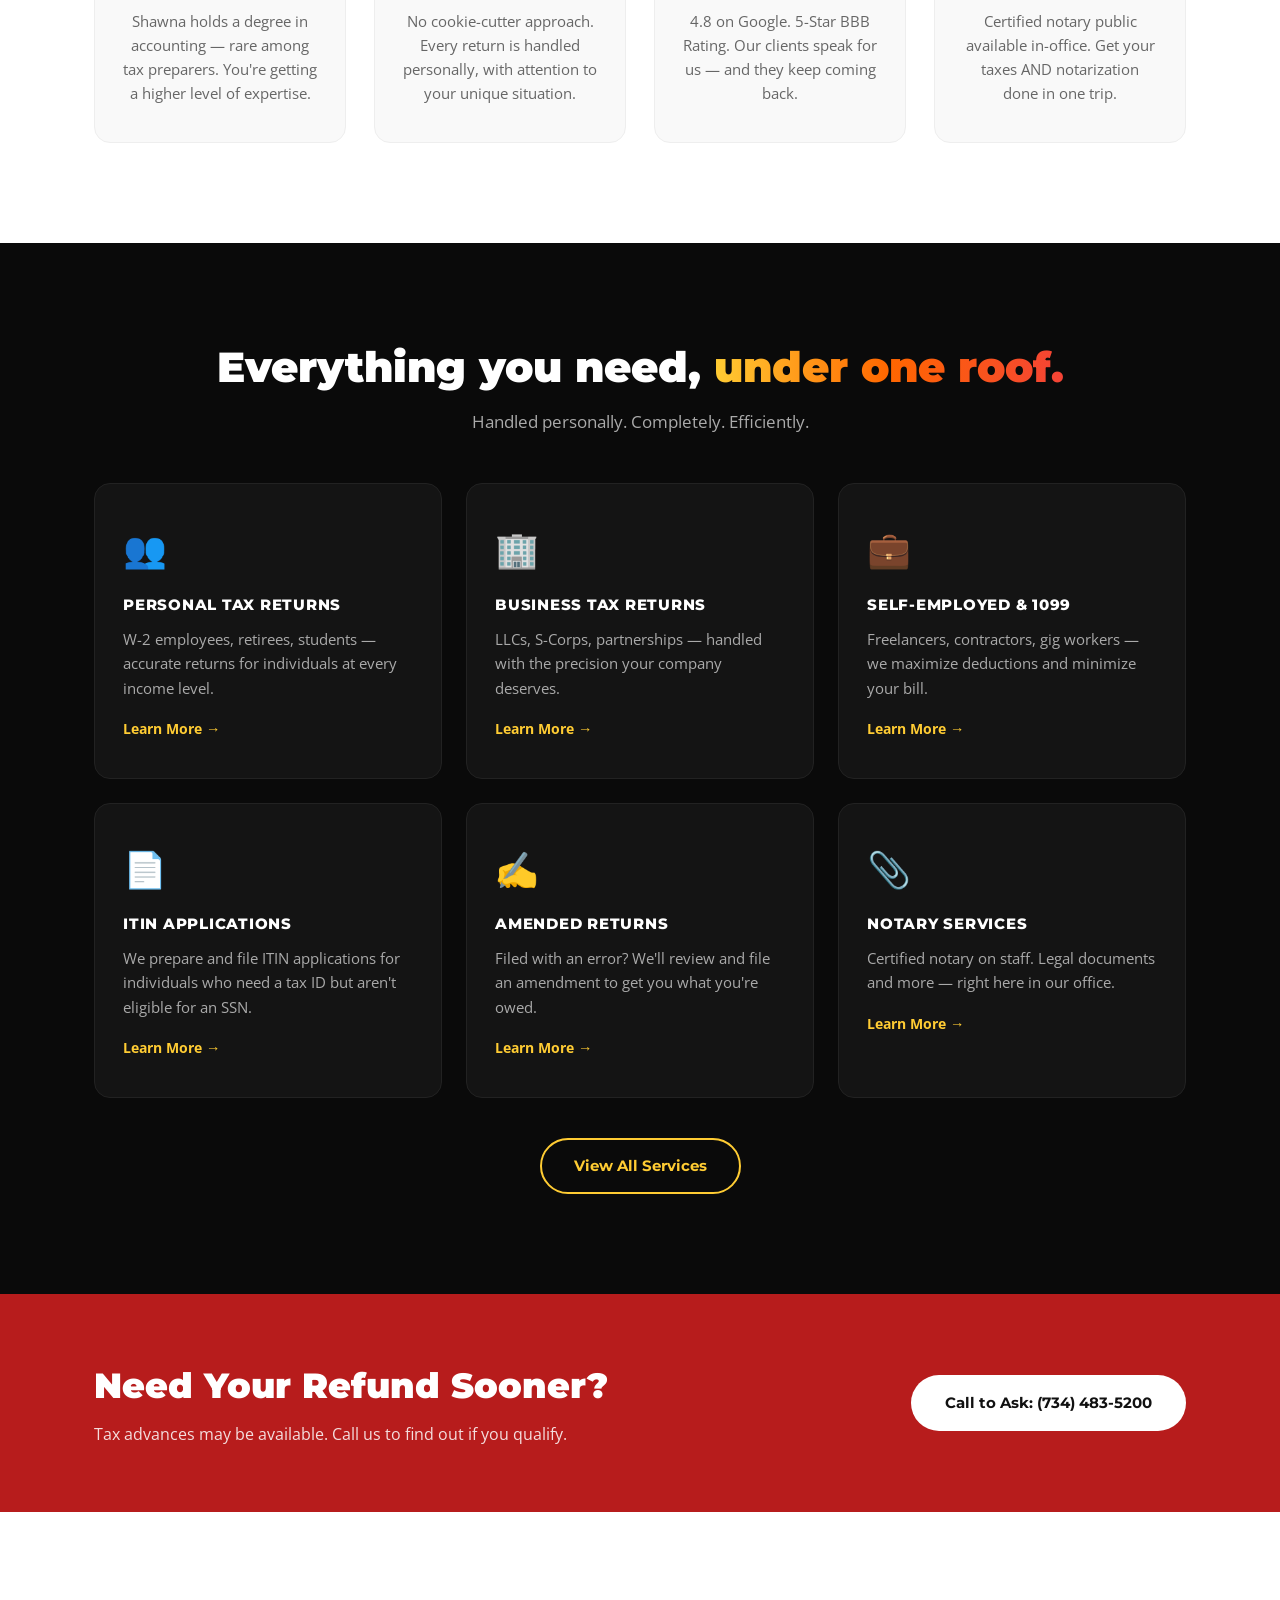
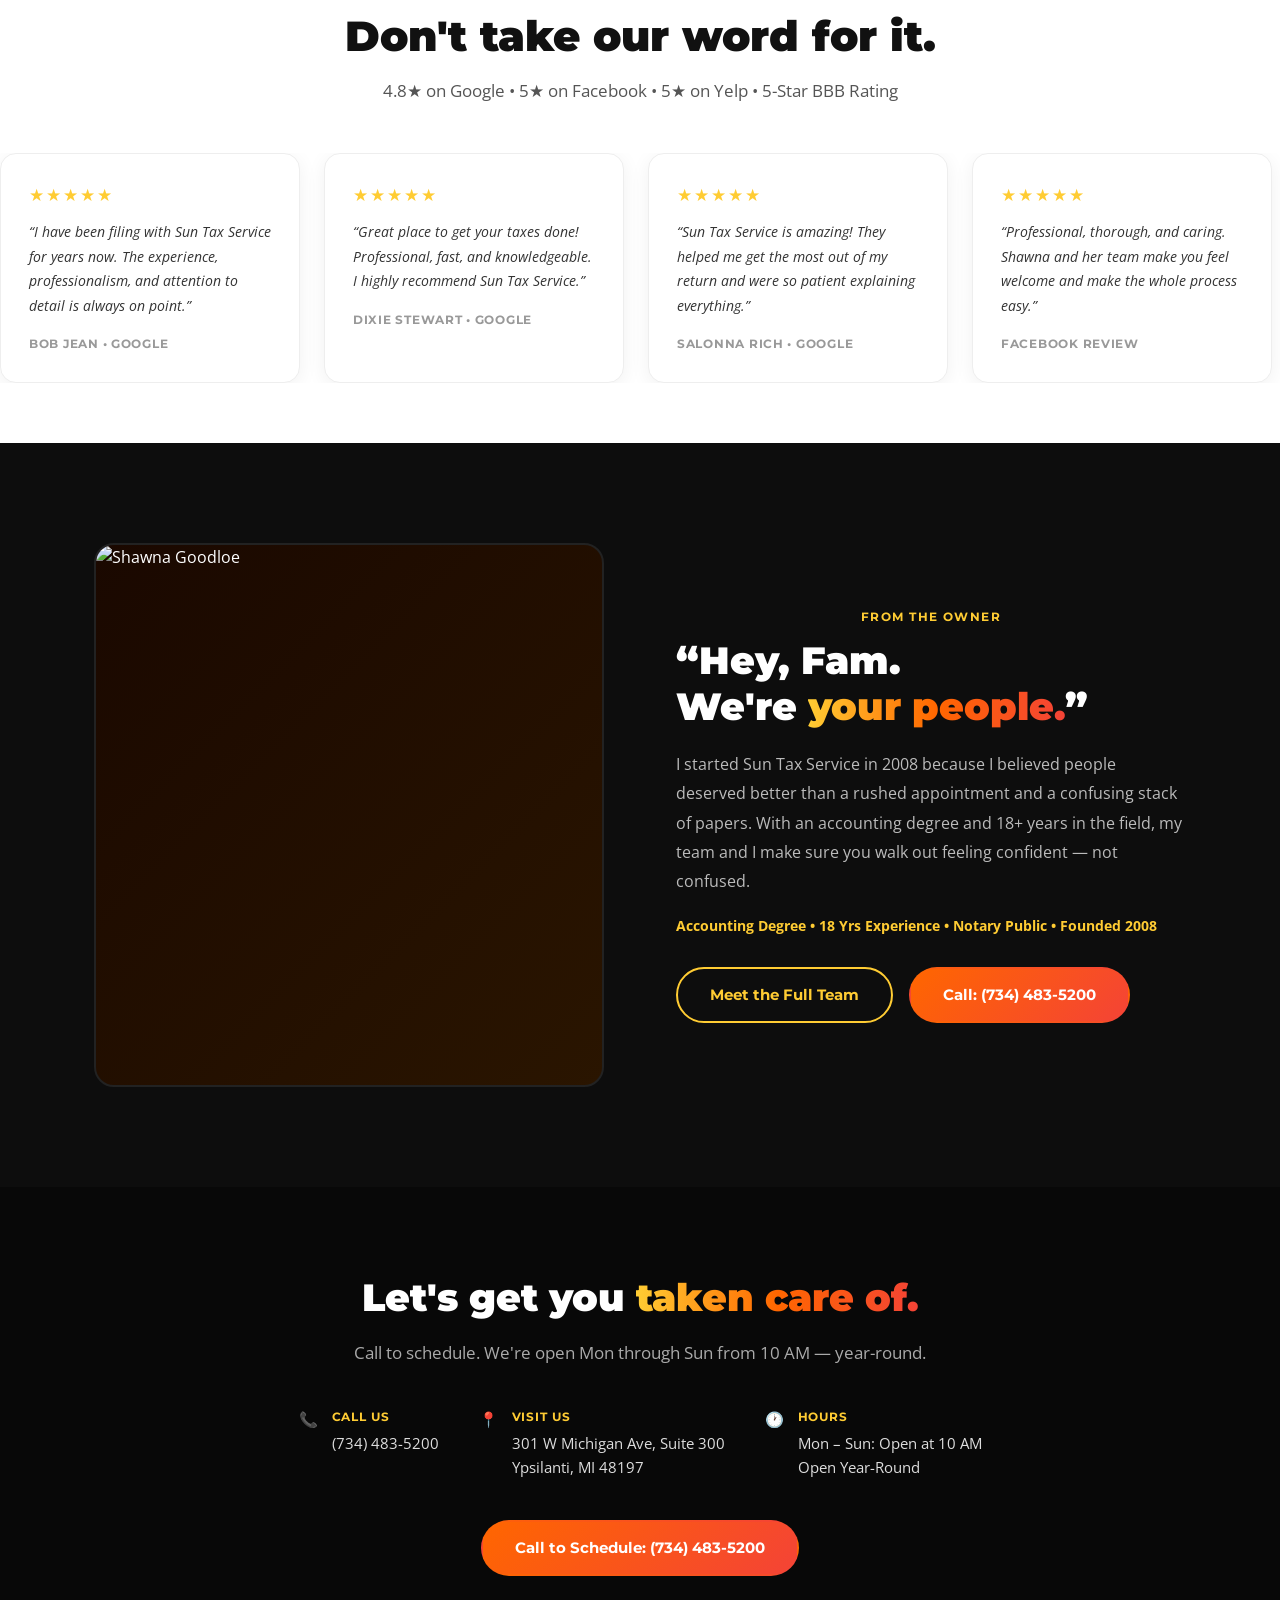
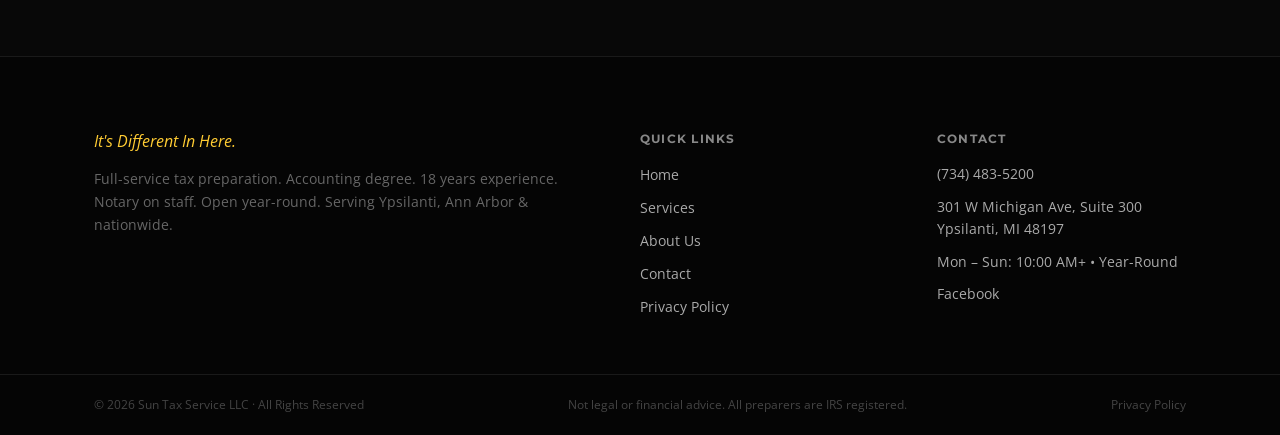
==== commit e6039f5c: "Update print statement from 'Hello' to 'Goodbye'" ====
--- a/index.html
+++ b/index.html
@@ -15,7 +15,7 @@
 
   <nav class="nav">
     <div class="nav-inner">
-      <a href="index.html" class="nav-logo"><img src="images/logo.png" alt="Sun Tax Service" onerror="this.style.display='none'" /></a>
+      <a href="index.html" class="nav-logo"><img src="Images/logo.png" alt="Sun Tax Service" onerror="this.style.display='none'" /></a>
       <button class="nav-toggle" aria-label="Open menu">&#9776;</button>
       <ul class="nav-links">
         <li><a href="index.html" class="active">Home</a></li>
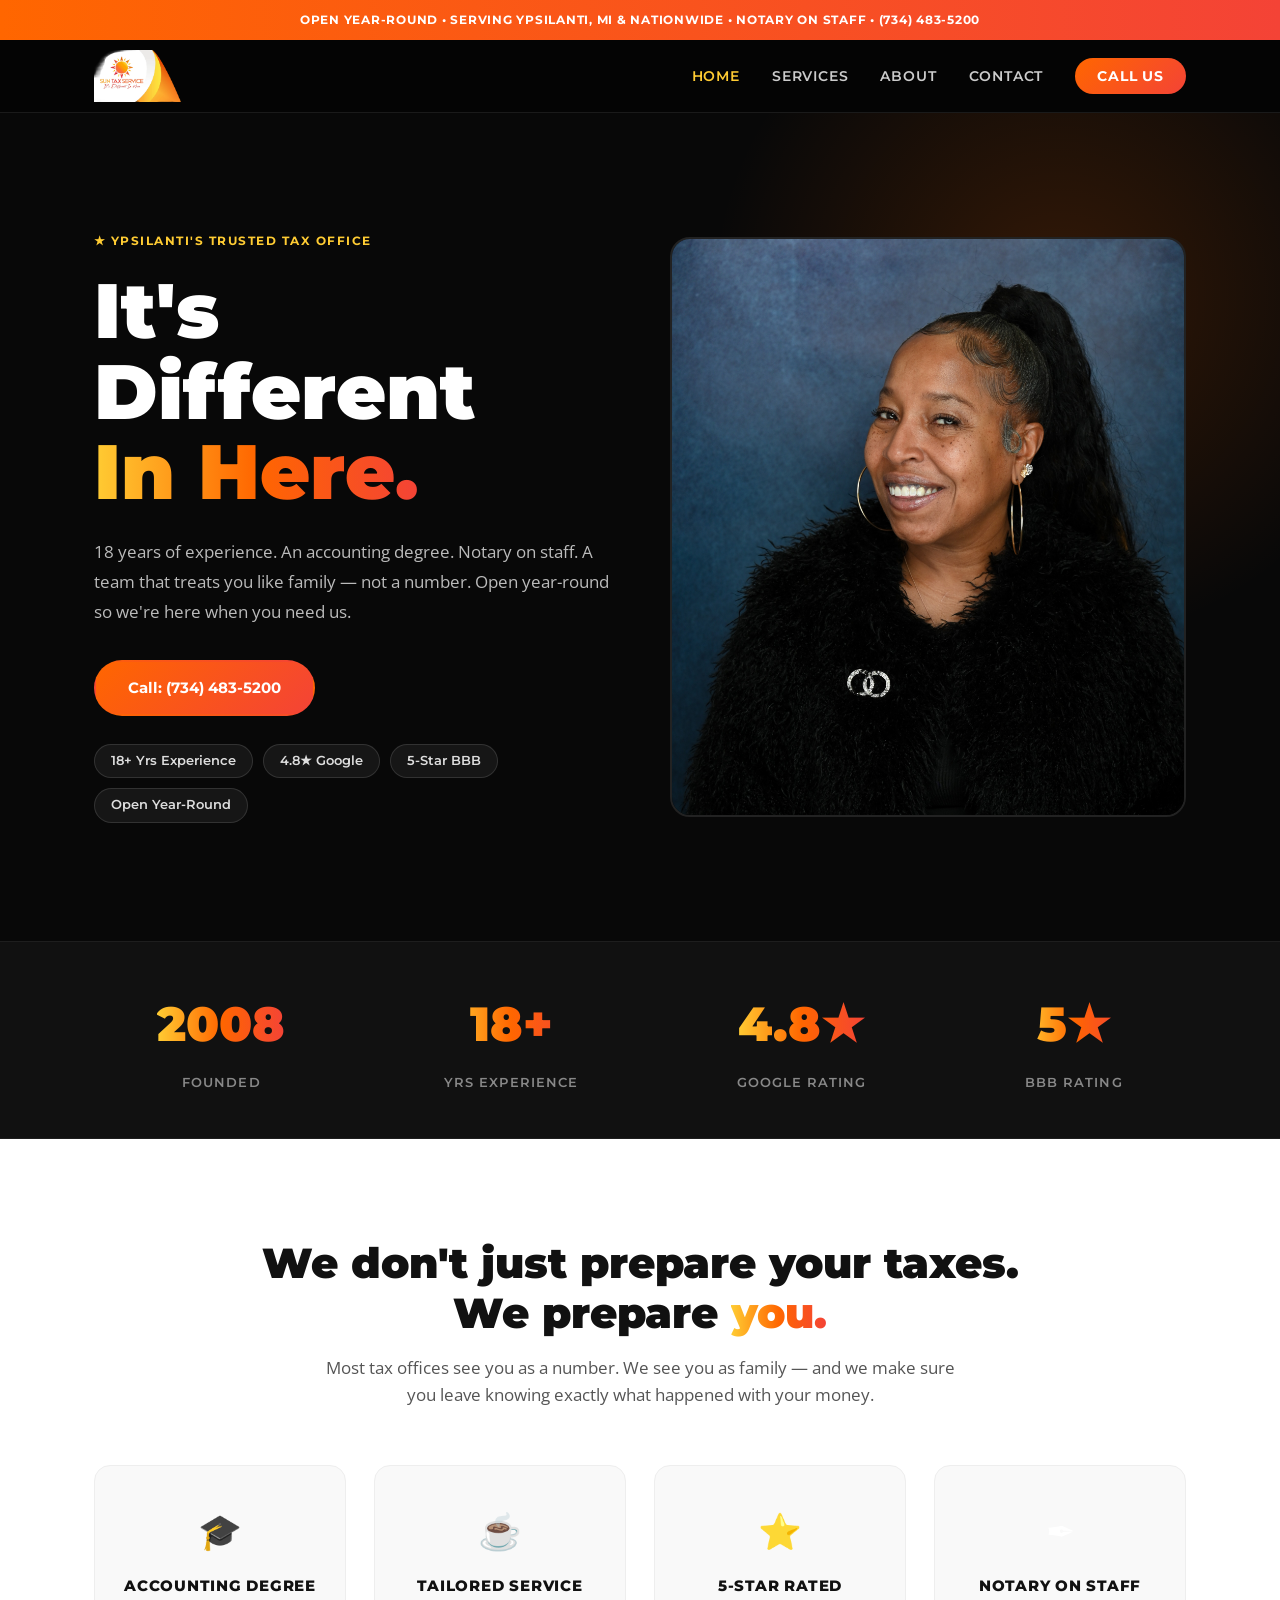
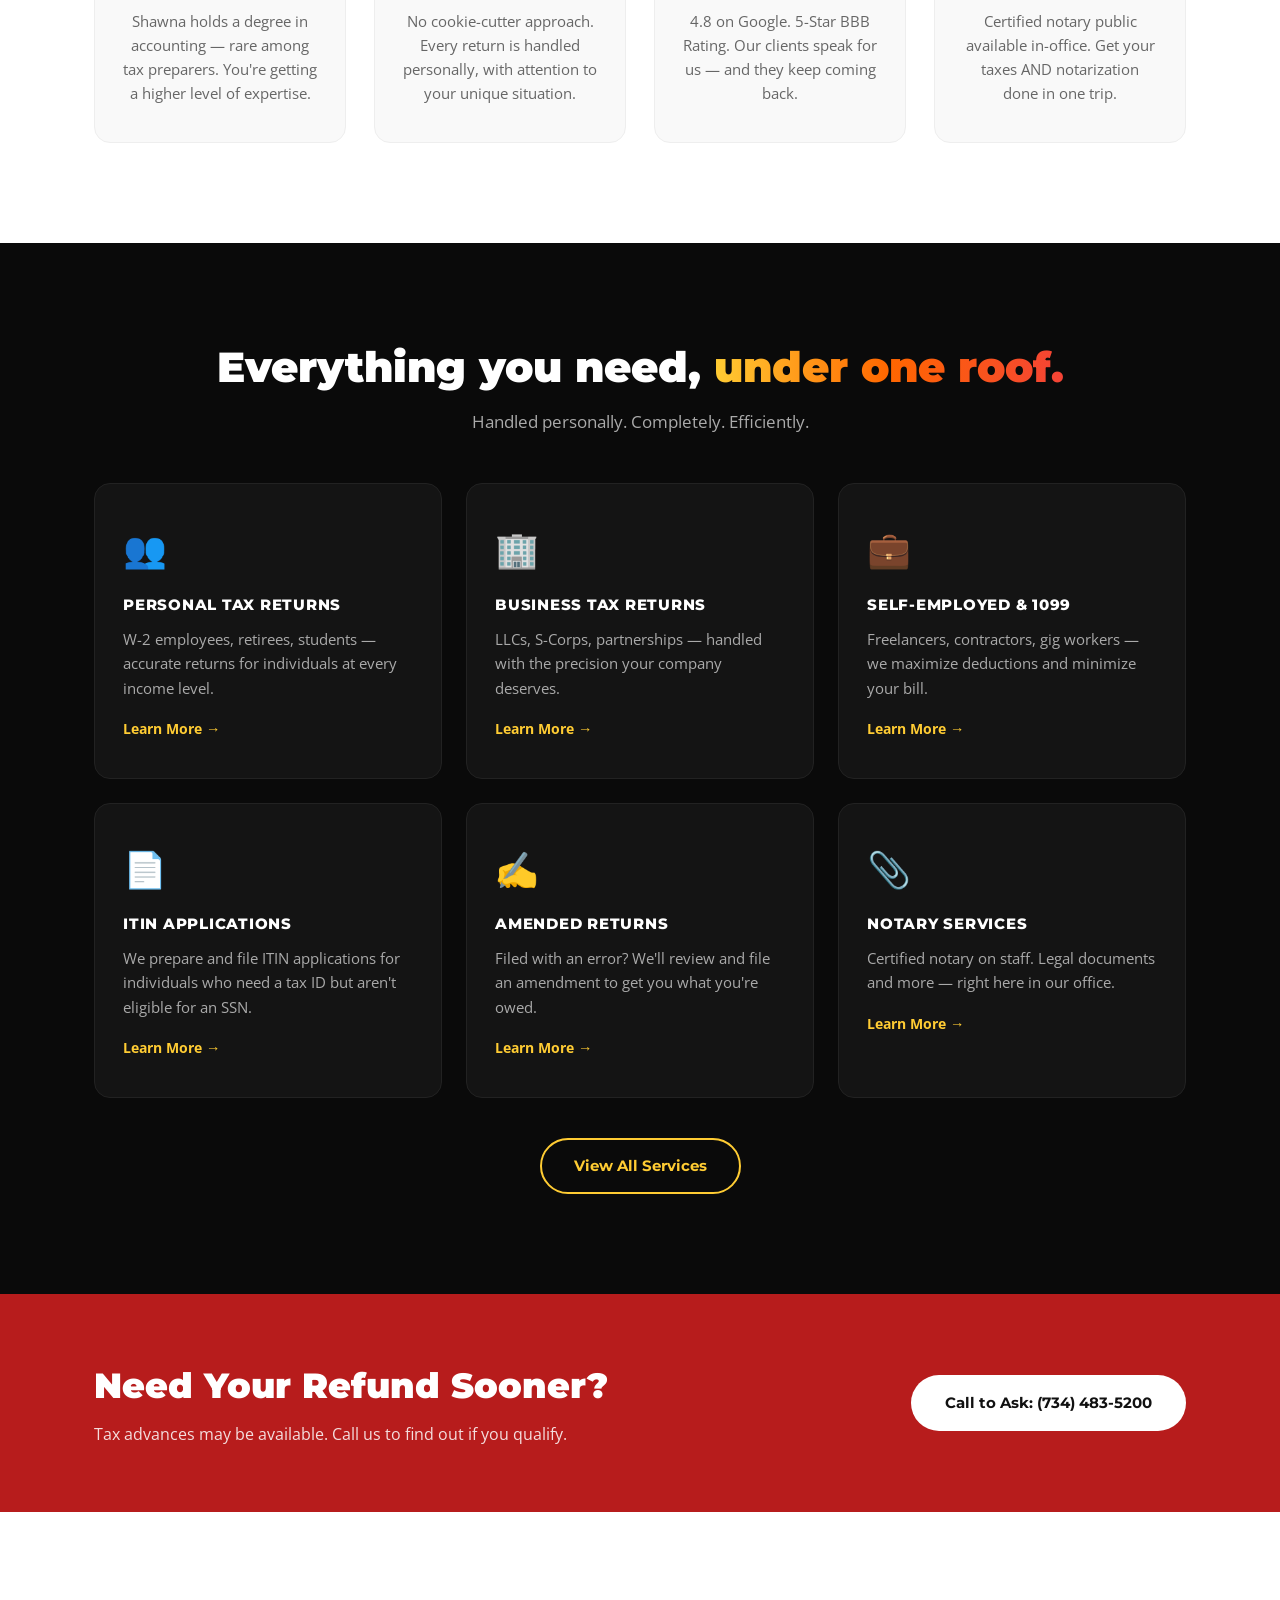
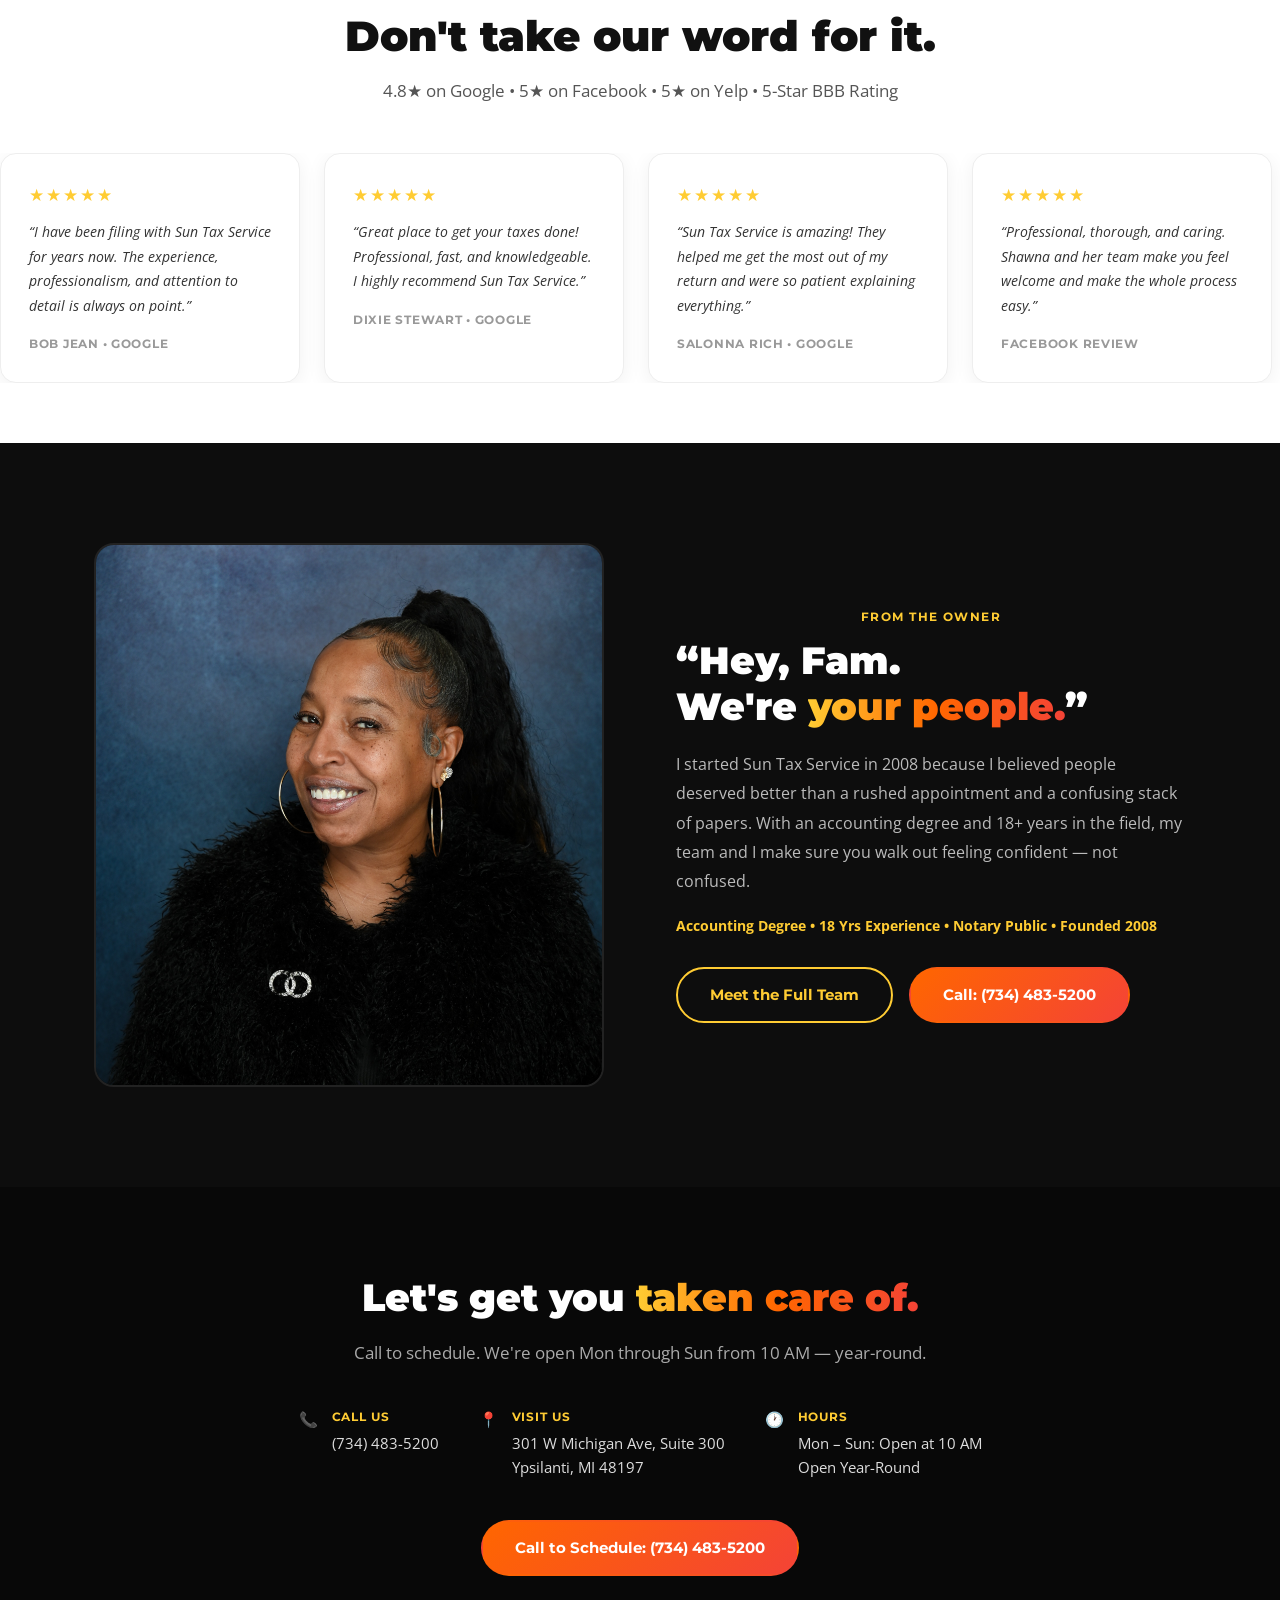
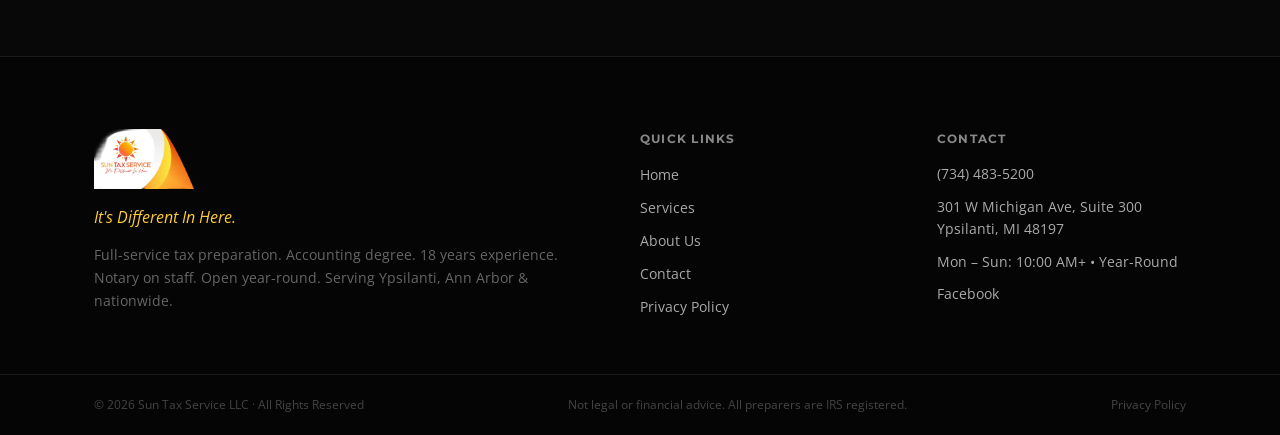
==== commit 70d8a796: "Update fmt.Println message from 'Hello' to 'Goodbye'" ====
--- a/index.html
+++ b/index.html
@@ -45,7 +45,7 @@
         </div>
       </div>
       <div class="hero-img">
-        <img src="images/shawna.jpg" alt="Shawna Goodloe, Owner" onerror="this.parentElement.style.display='none'" />
+        <img src="Images/shawna.jpg" alt="Shawna Goodloe, Owner" onerror="this.parentElement.style.display='none'" />
       </div>
     </div>
   </section>
@@ -119,7 +119,7 @@
   <section class="founder-section fade-in">
     <div class="container founder-inner">
       <div class="founder-img-wrap">
-        <img src="images/shawna.jpg" alt="Shawna Goodloe" onerror="this.parentElement.style.background='linear-gradient(135deg,#1a0800,#2a1500)'" />
+        <img src="Images/shawna.jpg" alt="Shawna Goodloe" onerror="this.parentElement.style.background='linear-gradient(135deg,#1a0800,#2a1500)'" />
       </div>
       <div class="founder-text">
         <span class="eyebrow-label">FROM THE OWNER</span>
@@ -149,7 +149,7 @@
 
   <footer class="footer">
     <div class="container footer-inner">
-      <div class="footer-logo"><img src="images/logo.png" alt="Sun Tax Service" onerror="this.style.display='none'" /><p class="footer-tagline"><em>It's Different In Here.</em></p><p class="footer-desc">Full-service tax preparation. Accounting degree. 18 years experience. Notary on staff. Open year-round. Serving Ypsilanti, Ann Arbor &amp; nationwide.</p></div>
+      <div class="footer-logo"><img src="Images/logo.png" alt="Sun Tax Service" onerror="this.style.display='none'" /><p class="footer-tagline"><em>It's Different In Here.</em></p><p class="footer-desc">Full-service tax preparation. Accounting degree. 18 years experience. Notary on staff. Open year-round. Serving Ypsilanti, Ann Arbor &amp; nationwide.</p></div>
       <div class="footer-nav"><strong>Quick Links</strong><a href="index.html">Home</a><a href="services.html">Services</a><a href="about.html">About Us</a><a href="contact.html">Contact</a><a href="privacy.html">Privacy Policy</a></div>
       <div class="footer-contact-info"><strong>Contact</strong><a href="tel:7344835200">(734) 483-5200</a><span>301 W Michigan Ave, Suite 300<br />Ypsilanti, MI 48197</span><span>Mon &ndash; Sun: 10:00 AM+ &bull; Year-Round</span><a href="https://facebook.com/SunTaxService" target="_blank" rel="noopener">Facebook</a></div>
     </div>
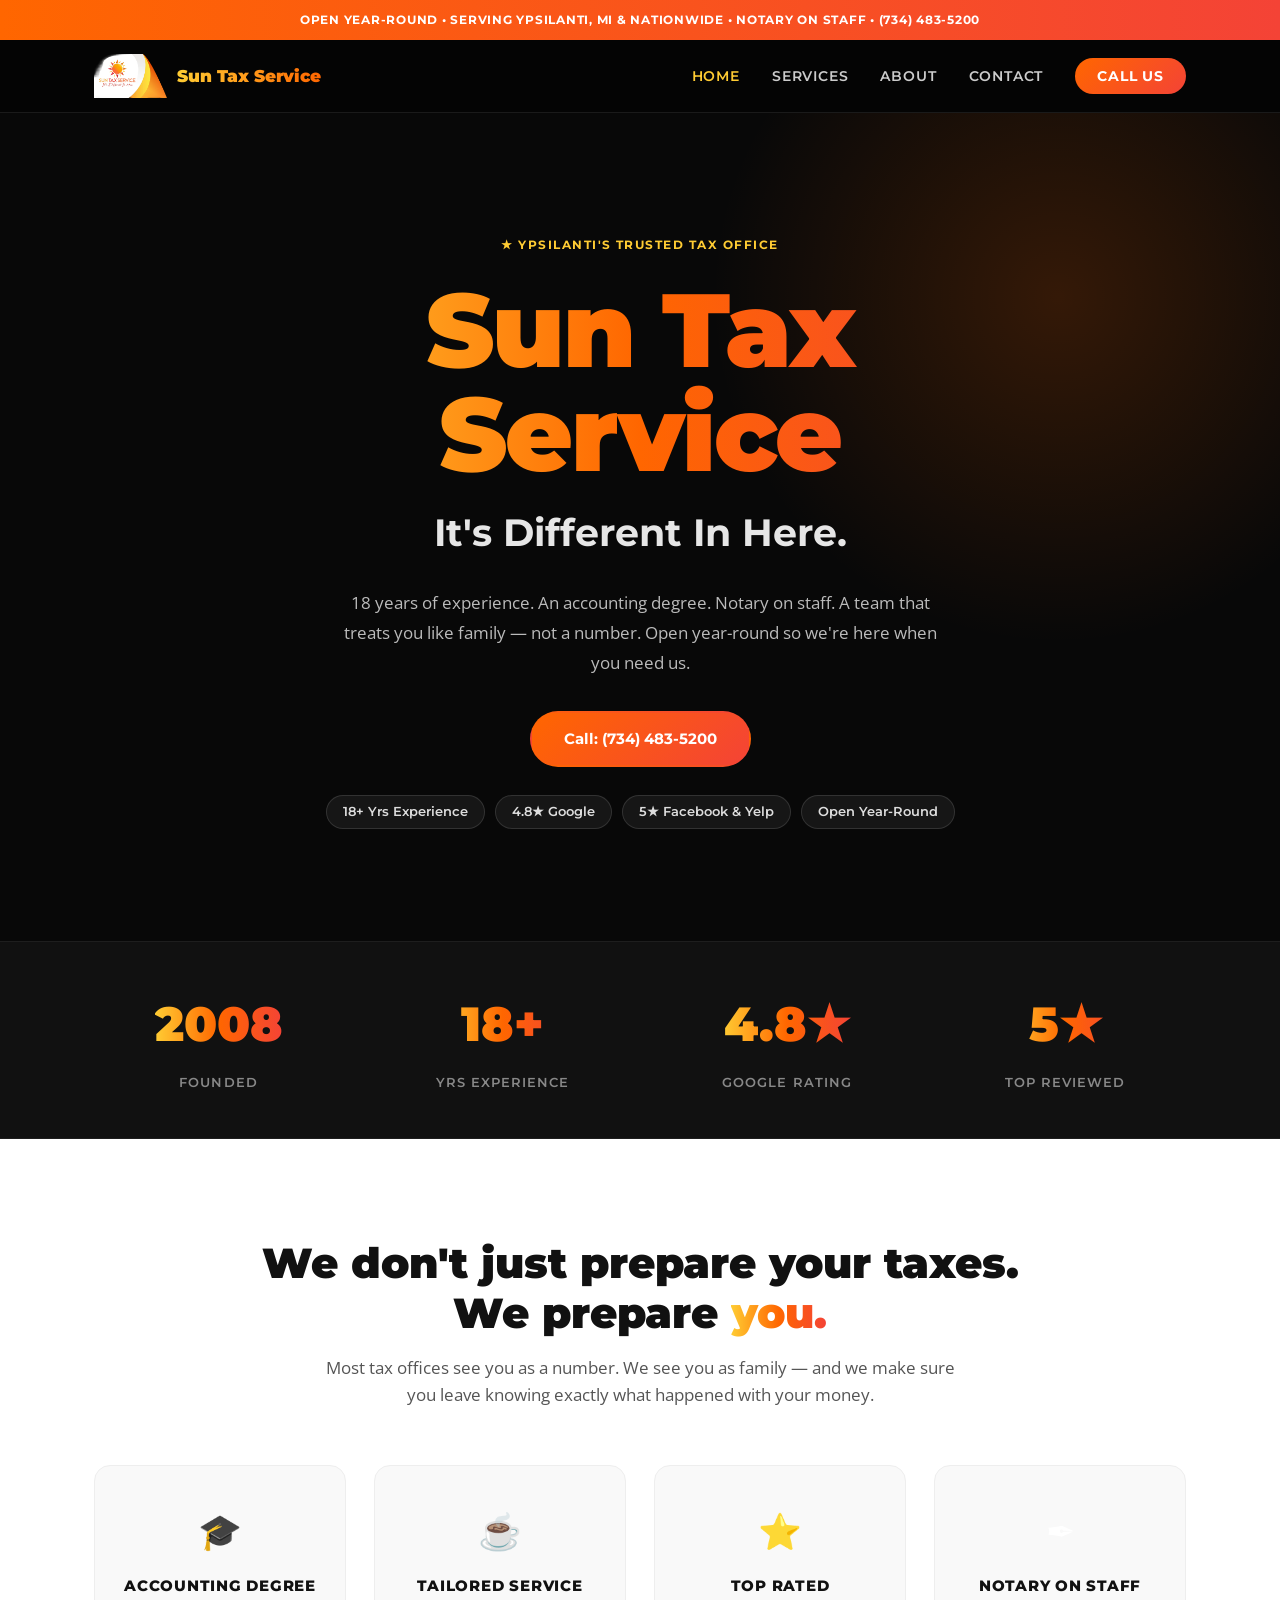
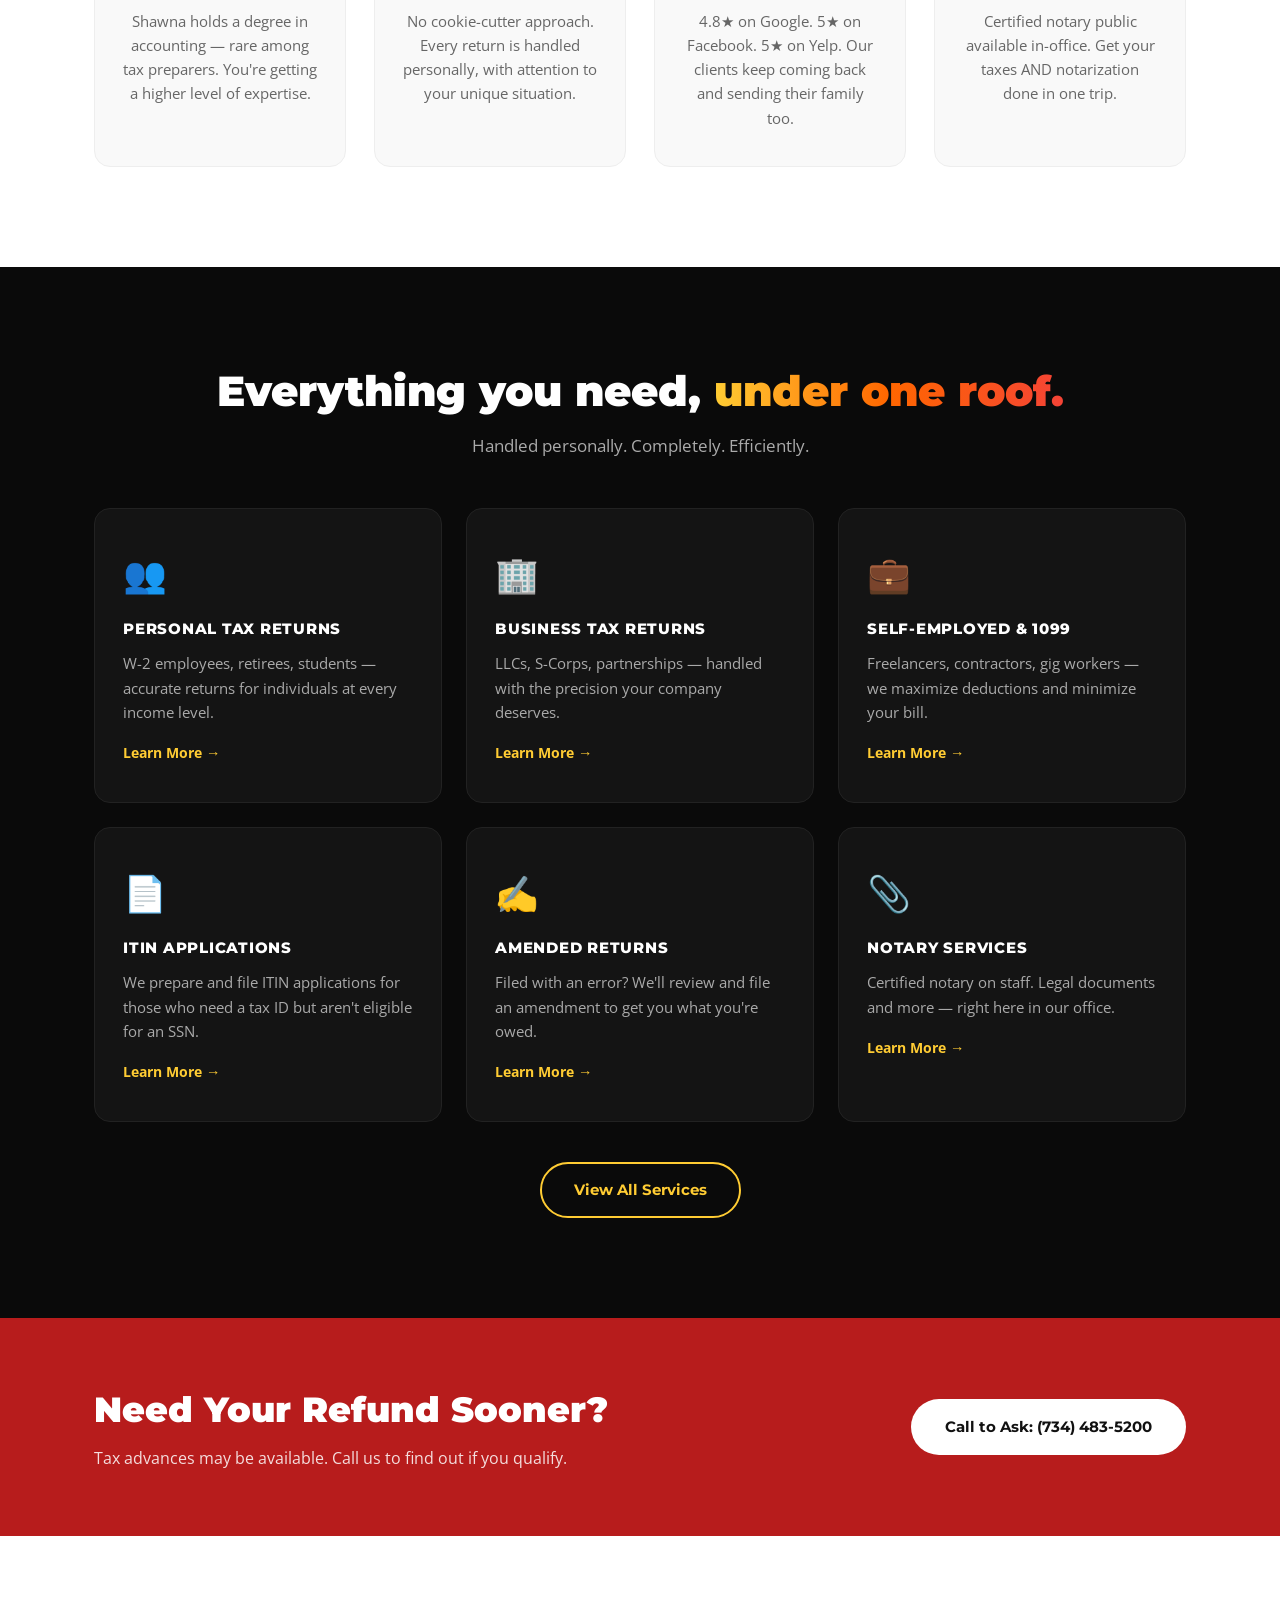
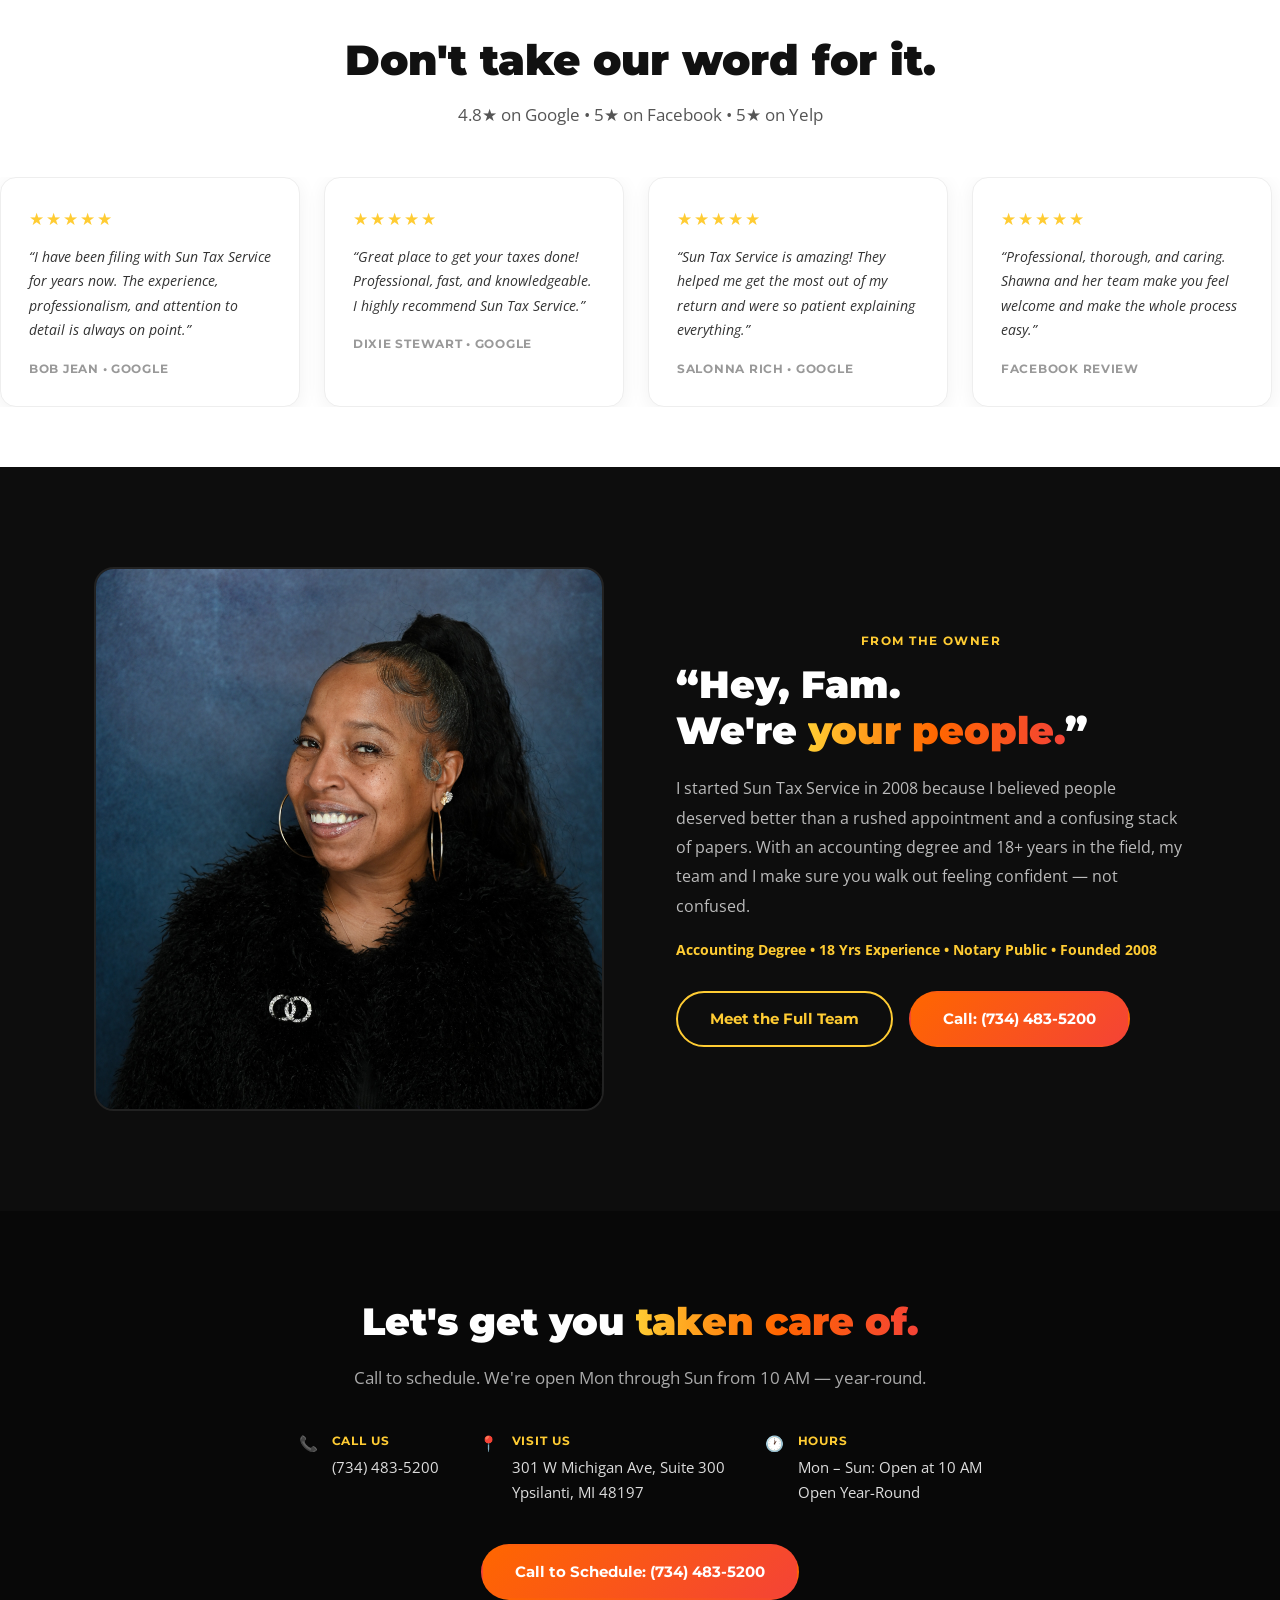
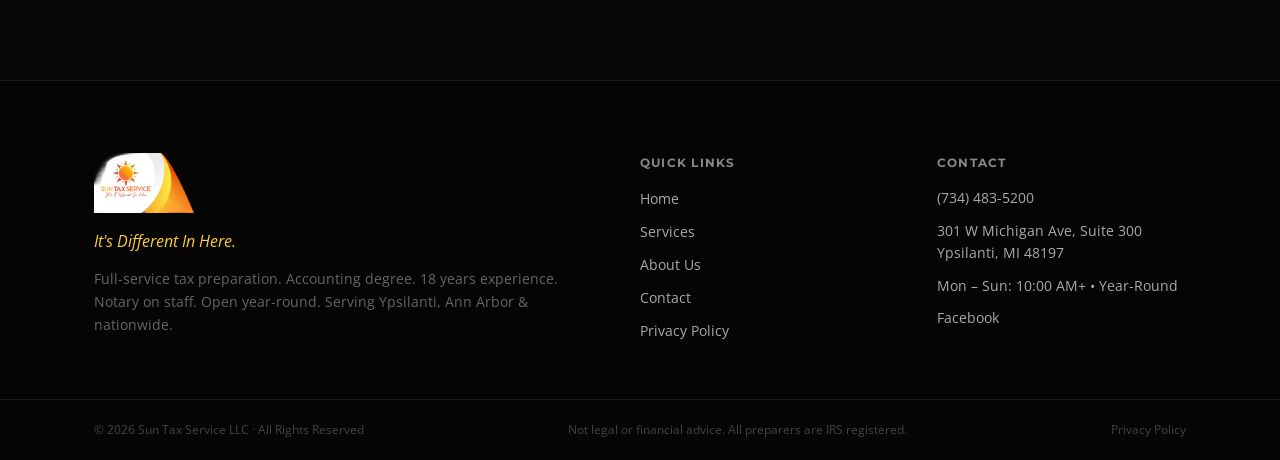
==== commit 9a03c6af: "Update index.html" ====
--- a/index.html
+++ b/index.html
@@ -8,6 +8,57 @@
   <link rel="stylesheet" href="style.css" />
   <link rel="preconnect" href="https://fonts.googleapis.com" />
   <link href="https://fonts.googleapis.com/css2?family=Montserrat:wght@400;600;700;800;900&family=Open+Sans:wght@400;600&display=swap" rel="stylesheet" />
+  <style>
+    /* Hero overrides for centered no-photo layout */
+    .hero-center {
+      position: relative;
+      z-index: 1;
+      max-width: 860px;
+      margin: 0 auto;
+      padding: 110px 24px 100px;
+      text-align: center;
+    }
+    .hero-business-name {
+      font-family: 'Montserrat', sans-serif;
+      font-size: clamp(3rem, 9vw, 6.5rem);
+      font-weight: 900;
+      background: linear-gradient(90deg, #FFCC33, #FF6600, #F44336);
+      -webkit-background-clip: text;
+      -webkit-text-fill-color: transparent;
+      background-clip: text;
+      display: block;
+      line-height: 1;
+      margin-bottom: 16px;
+      letter-spacing: -0.02em;
+    }
+    .hero-tagline-text {
+      font-family: 'Montserrat', sans-serif;
+      font-size: clamp(1.4rem, 3.5vw, 2.4rem);
+      font-weight: 700;
+      color: #fff;
+      display: block;
+      margin-bottom: 24px;
+      opacity: 0.9;
+    }
+    .hero-center .hero-eyebrow { text-align: center; margin-bottom: 24px; }
+    .hero-center .hero-sub { max-width: 600px; margin: 0 auto 32px; text-align: center; }
+    .hero-center .hero-ctas { justify-content: center; }
+    .hero-center .hero-badges { justify-content: center; margin-top: 28px; }
+    /* Nav brand name */
+    .nav-logo { display: flex; align-items: center; gap: 10px; text-decoration: none; }
+    .nav-logo img { height: 44px; width: auto; object-fit: contain; }
+    .nav-brand {
+      font-family: 'Montserrat', sans-serif;
+      font-weight: 900;
+      font-size: 1.05rem;
+      background: linear-gradient(90deg, #FFCC33, #FF6600);
+      -webkit-background-clip: text;
+      -webkit-text-fill-color: transparent;
+      background-clip: text;
+      white-space: nowrap;
+      letter-spacing: -0.01em;
+    }
+  </style>
 </head>
 <body>
 
@@ -15,7 +66,10 @@
 
   <nav class="nav">
     <div class="nav-inner">
-      <a href="index.html" class="nav-logo"><img src="Images/logo.png" alt="Sun Tax Service" onerror="this.style.display='none'" /></a>
+      <a href="index.html" class="nav-logo">
+        <img src="Images/logo.png" alt="Sun Tax Service" onerror="this.style.display='none'" />
+        <span class="nav-brand">Sun Tax Service</span>
+      </a>
       <button class="nav-toggle" aria-label="Open menu">&#9776;</button>
       <ul class="nav-links">
         <li><a href="index.html" class="active">Home</a></li>
@@ -27,38 +81,39 @@
     </div>
   </nav>
 
+  <!-- HERO — centered, no photo, big brand name -->
   <section class="hero">
     <div class="hero-bg-glow"></div>
-    <div class="hero-inner">
-      <div class="hero-text">
-        <span class="hero-eyebrow">&#9733; Ypsilanti's Trusted Tax Office</span>
-        <h1 class="hero-headline">It's Different<br /><span class="grad-text">In Here.</span></h1>
-        <p class="hero-sub">18 years of experience. An accounting degree. Notary on staff. A team that treats you like family — not a number. Open year-round so we're here when you need us.</p>
-        <div class="hero-ctas">
-          <a href="tel:7344835200" class="btn btn-primary">Call: (734) 483-5200</a>
-        </div>
-        <div class="hero-badges">
-          <span class="badge">18+ Yrs Experience</span>
-          <span class="badge">4.8&#9733; Google</span>
-          <span class="badge">5-Star BBB</span>
-          <span class="badge">Open Year-Round</span>
-        </div>
-      </div>
-      <div class="hero-img">
-        <img src="Images/shawna.jpg" alt="Shawna Goodloe, Owner" onerror="this.parentElement.style.display='none'" />
-      </div>
-    </div>
-  </section>
-
+    <div class="hero-center">
+      <span class="hero-eyebrow">&#9733; Ypsilanti's Trusted Tax Office</span>
+      <h1>
+        <span class="hero-business-name">Sun Tax Service</span>
+        <span class="hero-tagline-text">It's Different In Here.</span>
+      </h1>
+      <p class="hero-sub">18 years of experience. An accounting degree. Notary on staff. A team that treats you like family — not a number. Open year-round so we're here when you need us.</p>
+      <div class="hero-ctas">
+        <a href="tel:7344835200" class="btn btn-primary">Call: (734) 483-5200</a>
+      </div>
+      <div class="hero-badges">
+        <span class="badge">18+ Yrs Experience</span>
+        <span class="badge">4.8&#9733; Google</span>
+        <span class="badge">5&#9733; Facebook &amp; Yelp</span>
+        <span class="badge">Open Year-Round</span>
+      </div>
+    </div>
+  </section>
+
+  <!-- STATS BAND -->
   <section class="stats-band">
     <div class="container stats-inner">
       <div class="stat-item"><span class="stat-num grad-text">2008</span><span class="stat-label">Founded</span></div>
       <div class="stat-item"><span class="stat-num grad-text">18+</span><span class="stat-label">Yrs Experience</span></div>
       <div class="stat-item"><span class="stat-num grad-text">4.8&#9733;</span><span class="stat-label">Google Rating</span></div>
-      <div class="stat-item"><span class="stat-num grad-text">5&#9733;</span><span class="stat-label">BBB Rating</span></div>
-    </div>
-  </section>
-
+      <div class="stat-item"><span class="stat-num grad-text">5&#9733;</span><span class="stat-label">Top Reviewed</span></div>
+    </div>
+  </section>
+
+  <!-- WHY US -->
   <section class="why-us fade-in">
     <div class="container">
       <h2 class="section-title">We don't just prepare your taxes.<br />We prepare <span class="grad-text">you.</span></h2>
@@ -66,12 +121,13 @@
       <div class="why-grid">
         <div class="why-card"><div class="why-icon">&#127891;</div><h3>Accounting Degree</h3><p>Shawna holds a degree in accounting — rare among tax preparers. You're getting a higher level of expertise.</p></div>
         <div class="why-card"><div class="why-icon">&#9749;</div><h3>Tailored Service</h3><p>No cookie-cutter approach. Every return is handled personally, with attention to your unique situation.</p></div>
-        <div class="why-card"><div class="why-icon">&#11088;</div><h3>5-Star Rated</h3><p>4.8 on Google. 5-Star BBB Rating. Our clients speak for us — and they keep coming back.</p></div>
+        <div class="why-card"><div class="why-icon">&#11088;</div><h3>Top Rated</h3><p>4.8&#9733; on Google. 5&#9733; on Facebook. 5&#9733; on Yelp. Our clients keep coming back and sending their family too.</p></div>
         <div class="why-card"><div class="why-icon">&#10002;</div><h3>Notary on Staff</h3><p>Certified notary public available in-office. Get your taxes AND notarization done in one trip.</p></div>
       </div>
     </div>
   </section>
 
+  <!-- SERVICES GRID -->
   <section class="services-section fade-in">
     <div class="container">
       <h2 class="section-title">Everything you need, <span class="grad-text">under one roof.</span></h2>
@@ -80,7 +136,7 @@
         <div class="service-card"><div class="service-icon">&#128101;</div><h3>Personal Tax Returns</h3><p>W-2 employees, retirees, students — accurate returns for individuals at every income level.</p><a href="services.html" class="learn-more">Learn More &rarr;</a></div>
         <div class="service-card"><div class="service-icon">&#127970;</div><h3>Business Tax Returns</h3><p>LLCs, S-Corps, partnerships — handled with the precision your company deserves.</p><a href="services.html" class="learn-more">Learn More &rarr;</a></div>
         <div class="service-card"><div class="service-icon">&#128188;</div><h3>Self-Employed &amp; 1099</h3><p>Freelancers, contractors, gig workers — we maximize deductions and minimize your bill.</p><a href="services.html" class="learn-more">Learn More &rarr;</a></div>
-        <div class="service-card"><div class="service-icon">&#128196;</div><h3>ITIN Applications</h3><p>We prepare and file ITIN applications for individuals who need a tax ID but aren't eligible for an SSN.</p><a href="services.html" class="learn-more">Learn More &rarr;</a></div>
+        <div class="service-card"><div class="service-icon">&#128196;</div><h3>ITIN Applications</h3><p>We prepare and file ITIN applications for those who need a tax ID but aren't eligible for an SSN.</p><a href="services.html" class="learn-more">Learn More &rarr;</a></div>
         <div class="service-card"><div class="service-icon">&#9997;</div><h3>Amended Returns</h3><p>Filed with an error? We'll review and file an amendment to get you what you're owed.</p><a href="services.html" class="learn-more">Learn More &rarr;</a></div>
         <div class="service-card"><div class="service-icon">&#128206;</div><h3>Notary Services</h3><p>Certified notary on staff. Legal documents and more — right here in our office.</p><a href="services.html" class="learn-more">Learn More &rarr;</a></div>
       </div>
@@ -88,6 +144,7 @@
     </div>
   </section>
 
+  <!-- TAX ADVANCES BAND -->
   <section class="advances-band fade-in">
     <div class="container advances-inner">
       <div><h2>Need Your Refund Sooner?</h2><p>Tax advances may be available. Call us to find out if you qualify.</p></div>
@@ -95,10 +152,11 @@
     </div>
   </section>
 
+  <!-- REVIEWS MARQUEE -->
   <section class="reviews-section fade-in">
     <div class="container">
       <h2 class="section-title">Don't take our word for it.</h2>
-      <p class="section-sub">4.8&#9733; on Google &bull; 5&#9733; on Facebook &bull; 5&#9733; on Yelp &bull; 5-Star BBB Rating</p>
+      <p class="section-sub">4.8&#9733; on Google &bull; 5&#9733; on Facebook &bull; 5&#9733; on Yelp</p>
     </div>
     <div class="marquee-wrapper">
       <div class="marquee-track">
@@ -116,6 +174,7 @@
     </div>
   </section>
 
+  <!-- FOUNDER SECTION -->
   <section class="founder-section fade-in">
     <div class="container founder-inner">
       <div class="founder-img-wrap">
@@ -134,6 +193,7 @@
     </div>
   </section>
 
+  <!-- CONTACT BAND -->
   <section class="contact-band fade-in">
     <div class="container">
       <h2>Let's get you <span class="grad-text">taken care of.</span></h2>
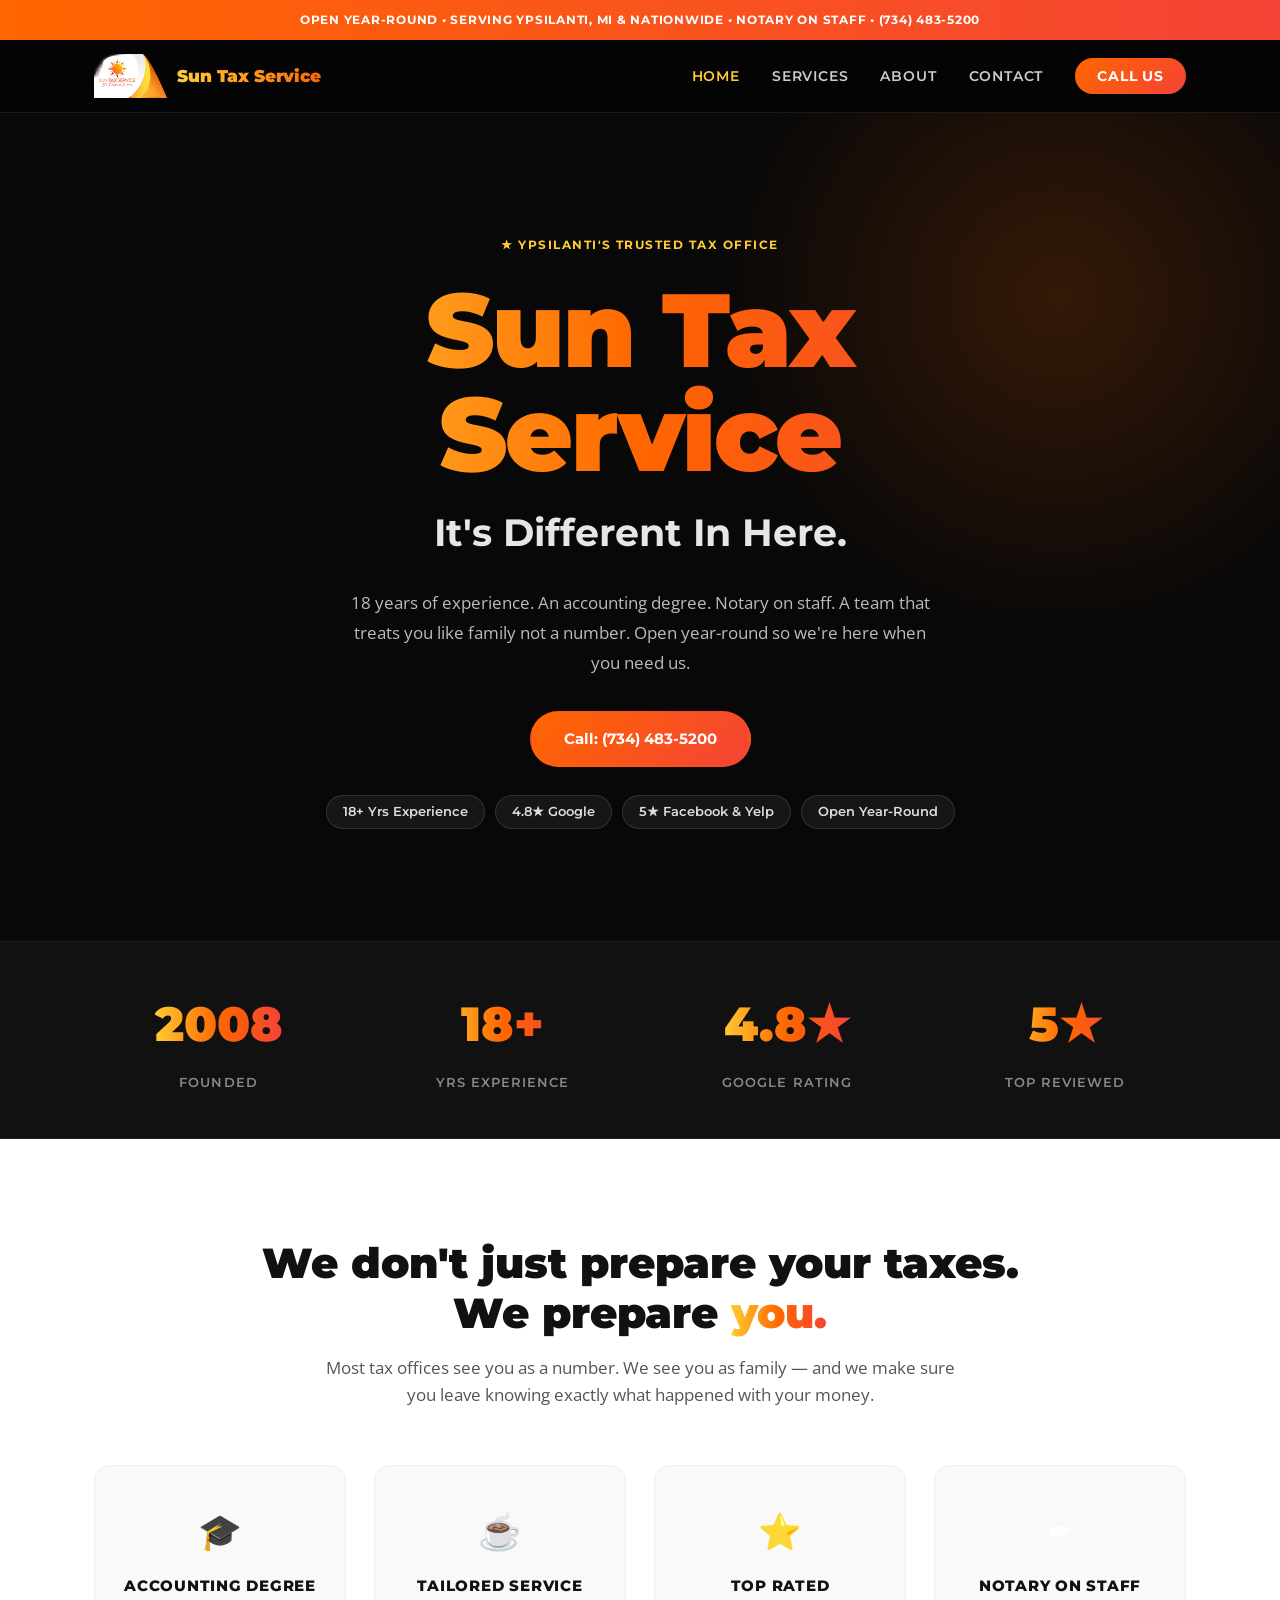
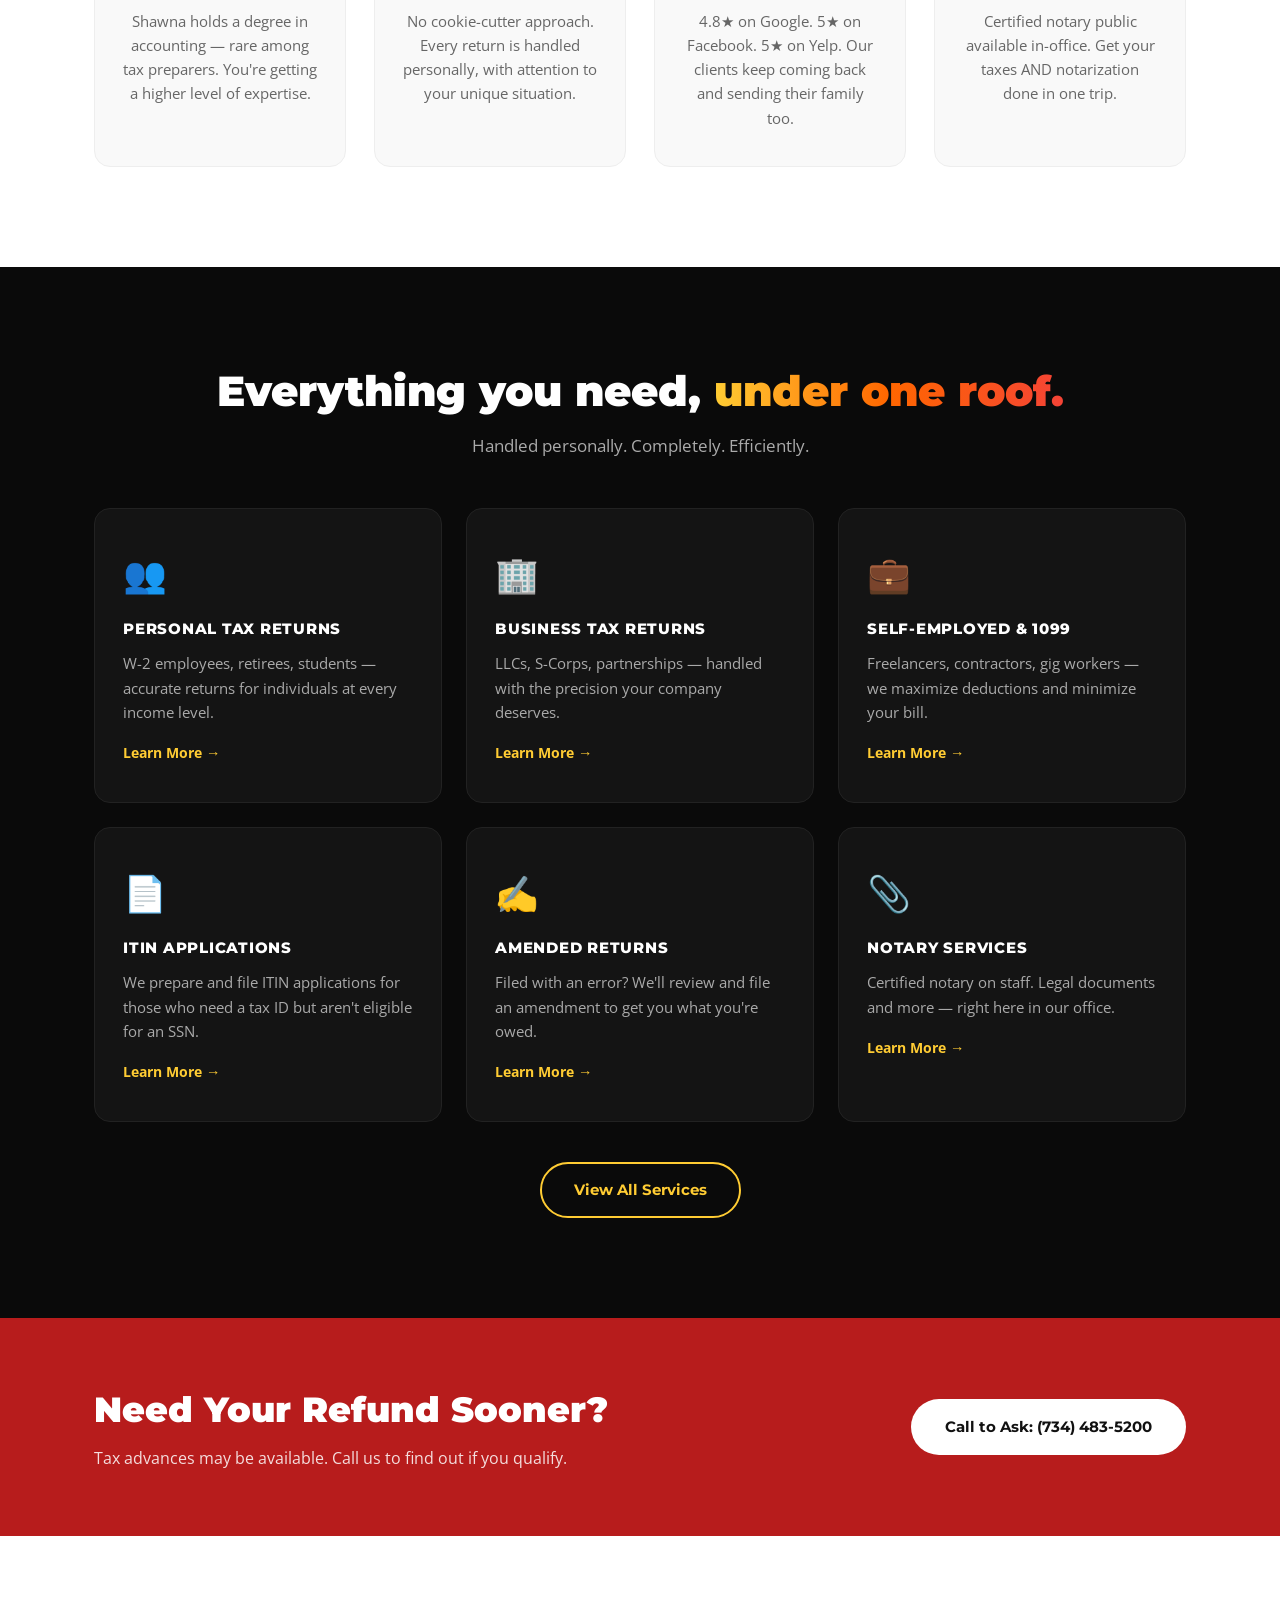
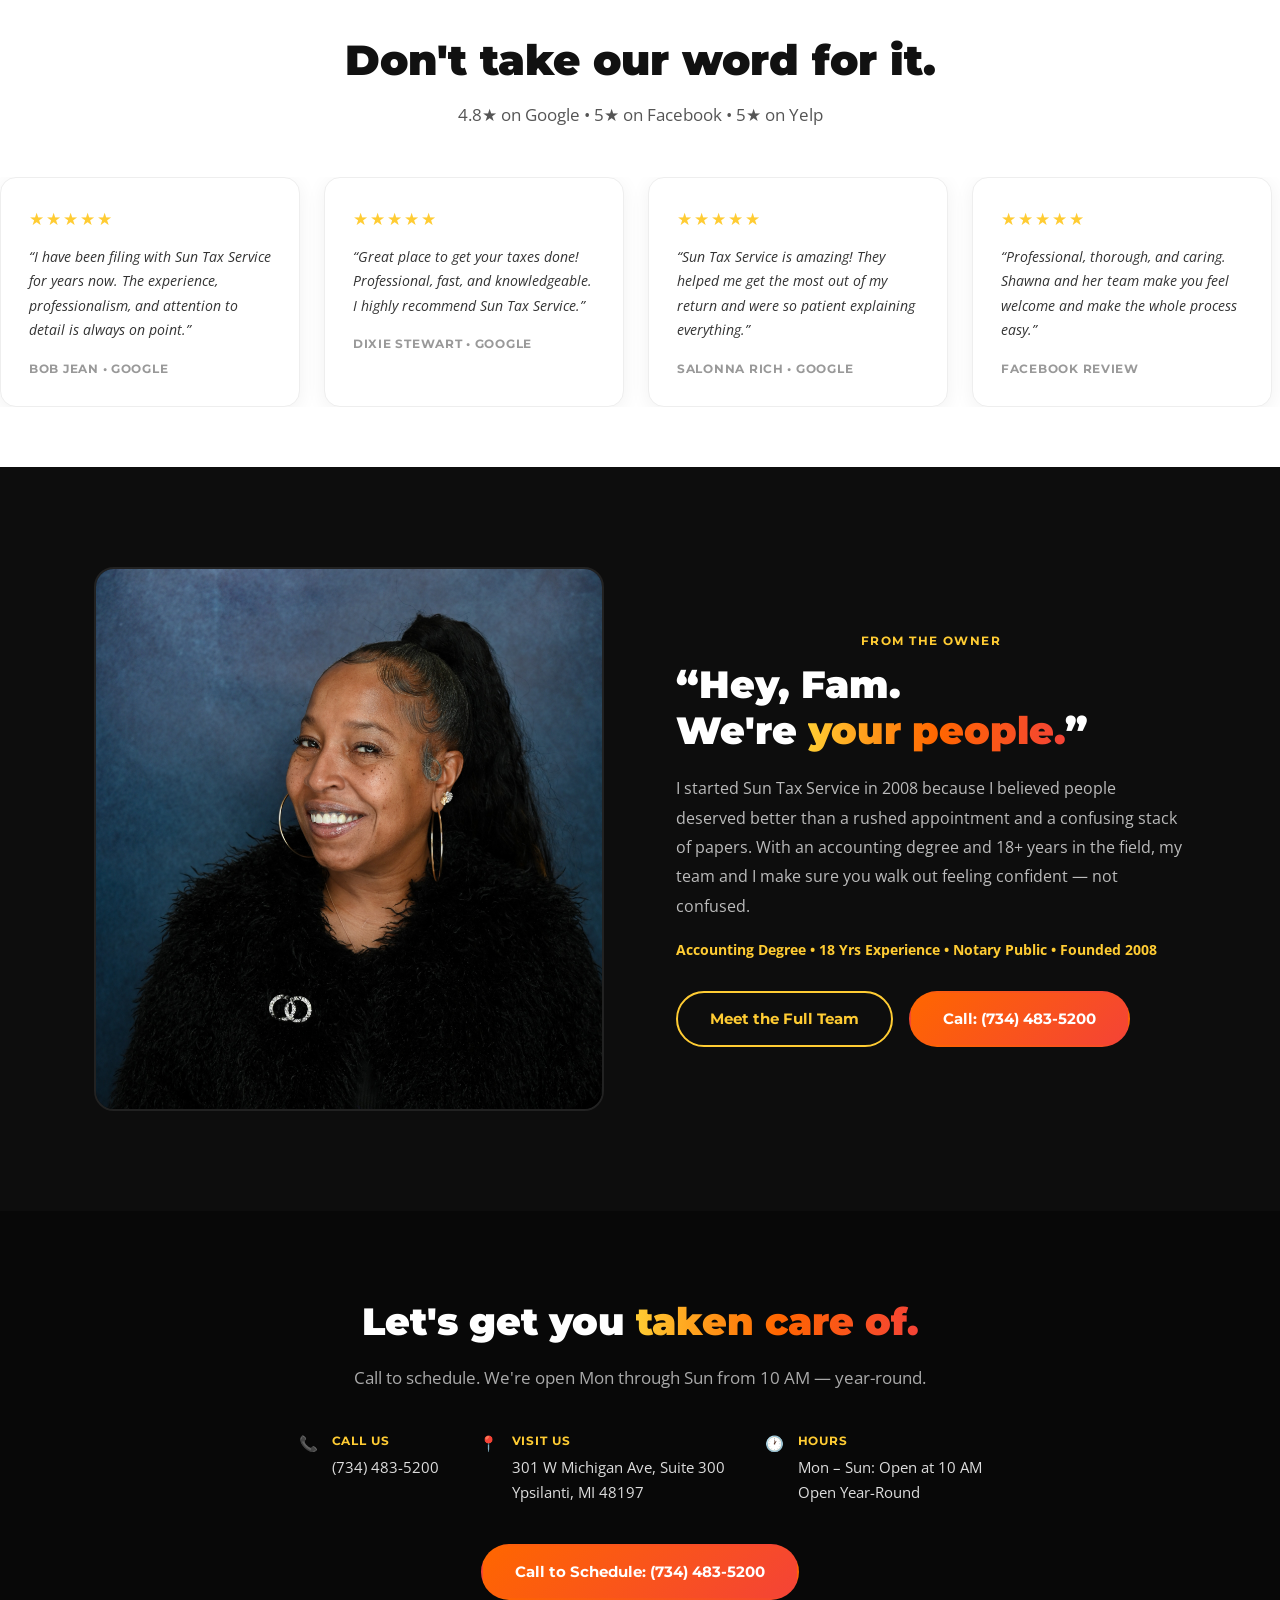
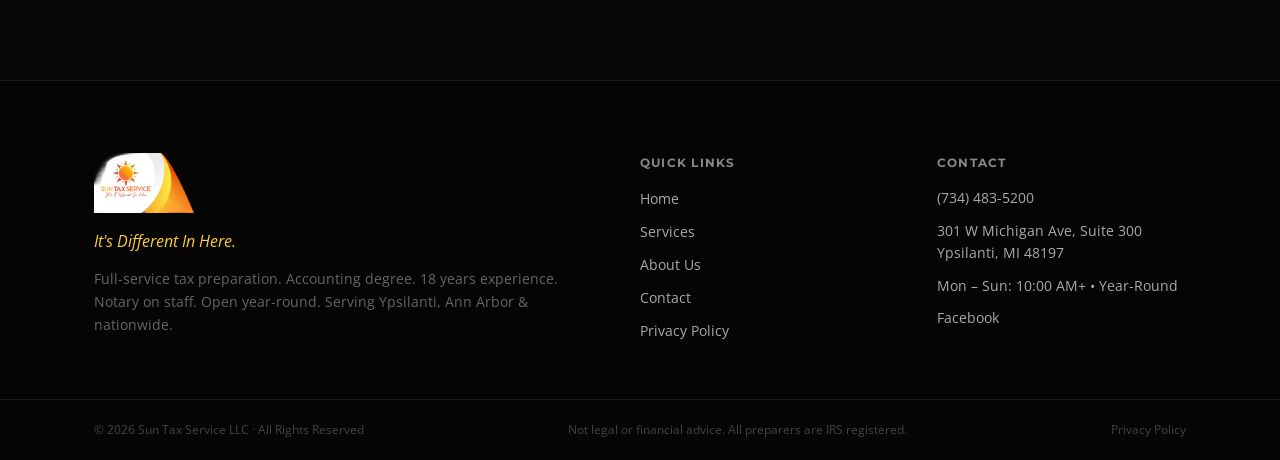
==== commit 1f092824: "Update index.html" ====
--- a/index.html
+++ b/index.html
@@ -90,7 +90,7 @@
         <span class="hero-business-name">Sun Tax Service</span>
         <span class="hero-tagline-text">It's Different In Here.</span>
       </h1>
-      <p class="hero-sub">18 years of experience. An accounting degree. Notary on staff. A team that treats you like family — not a number. Open year-round so we're here when you need us.</p>
+      <p class="hero-sub">18 years of experience. An accounting degree. Notary on staff. A team that treats you like family not a number. Open year-round so we're here when you need us.</p>
       <div class="hero-ctas">
         <a href="tel:7344835200" class="btn btn-primary">Call: (734) 483-5200</a>
       </div>
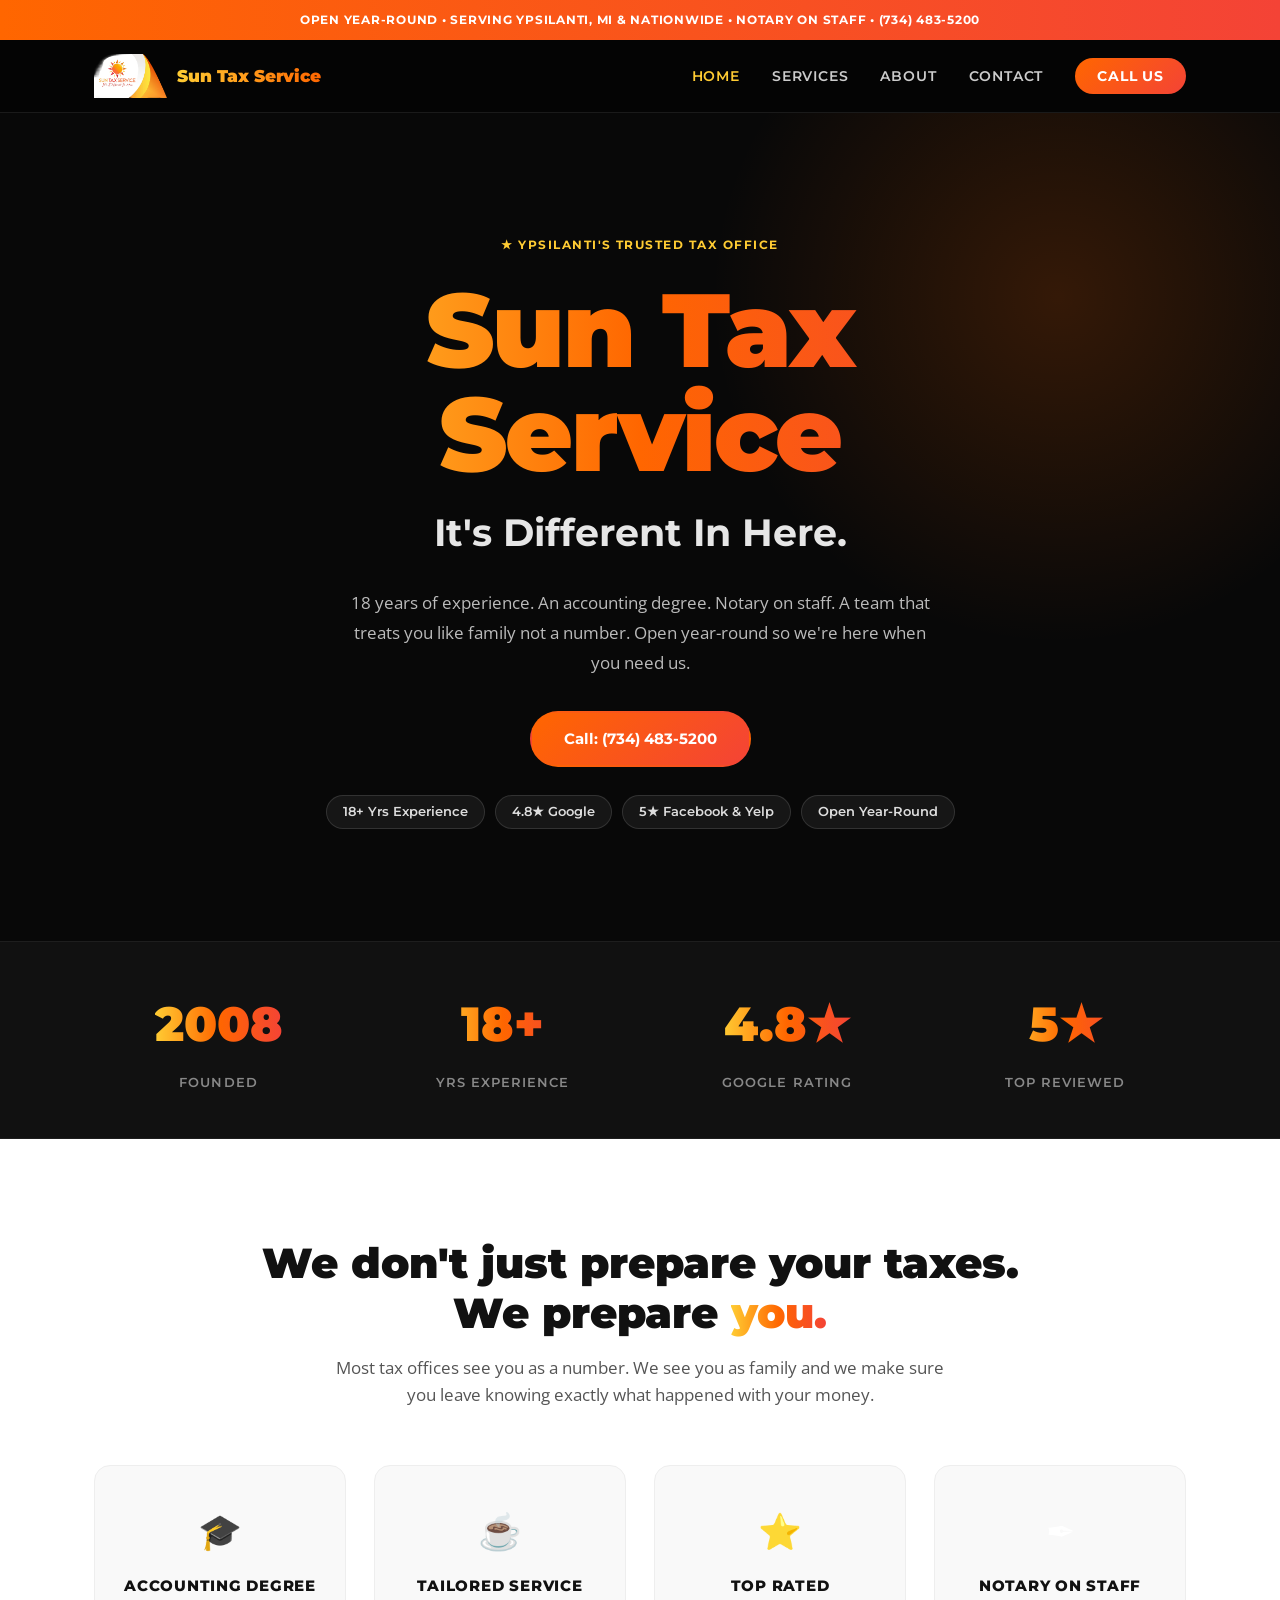
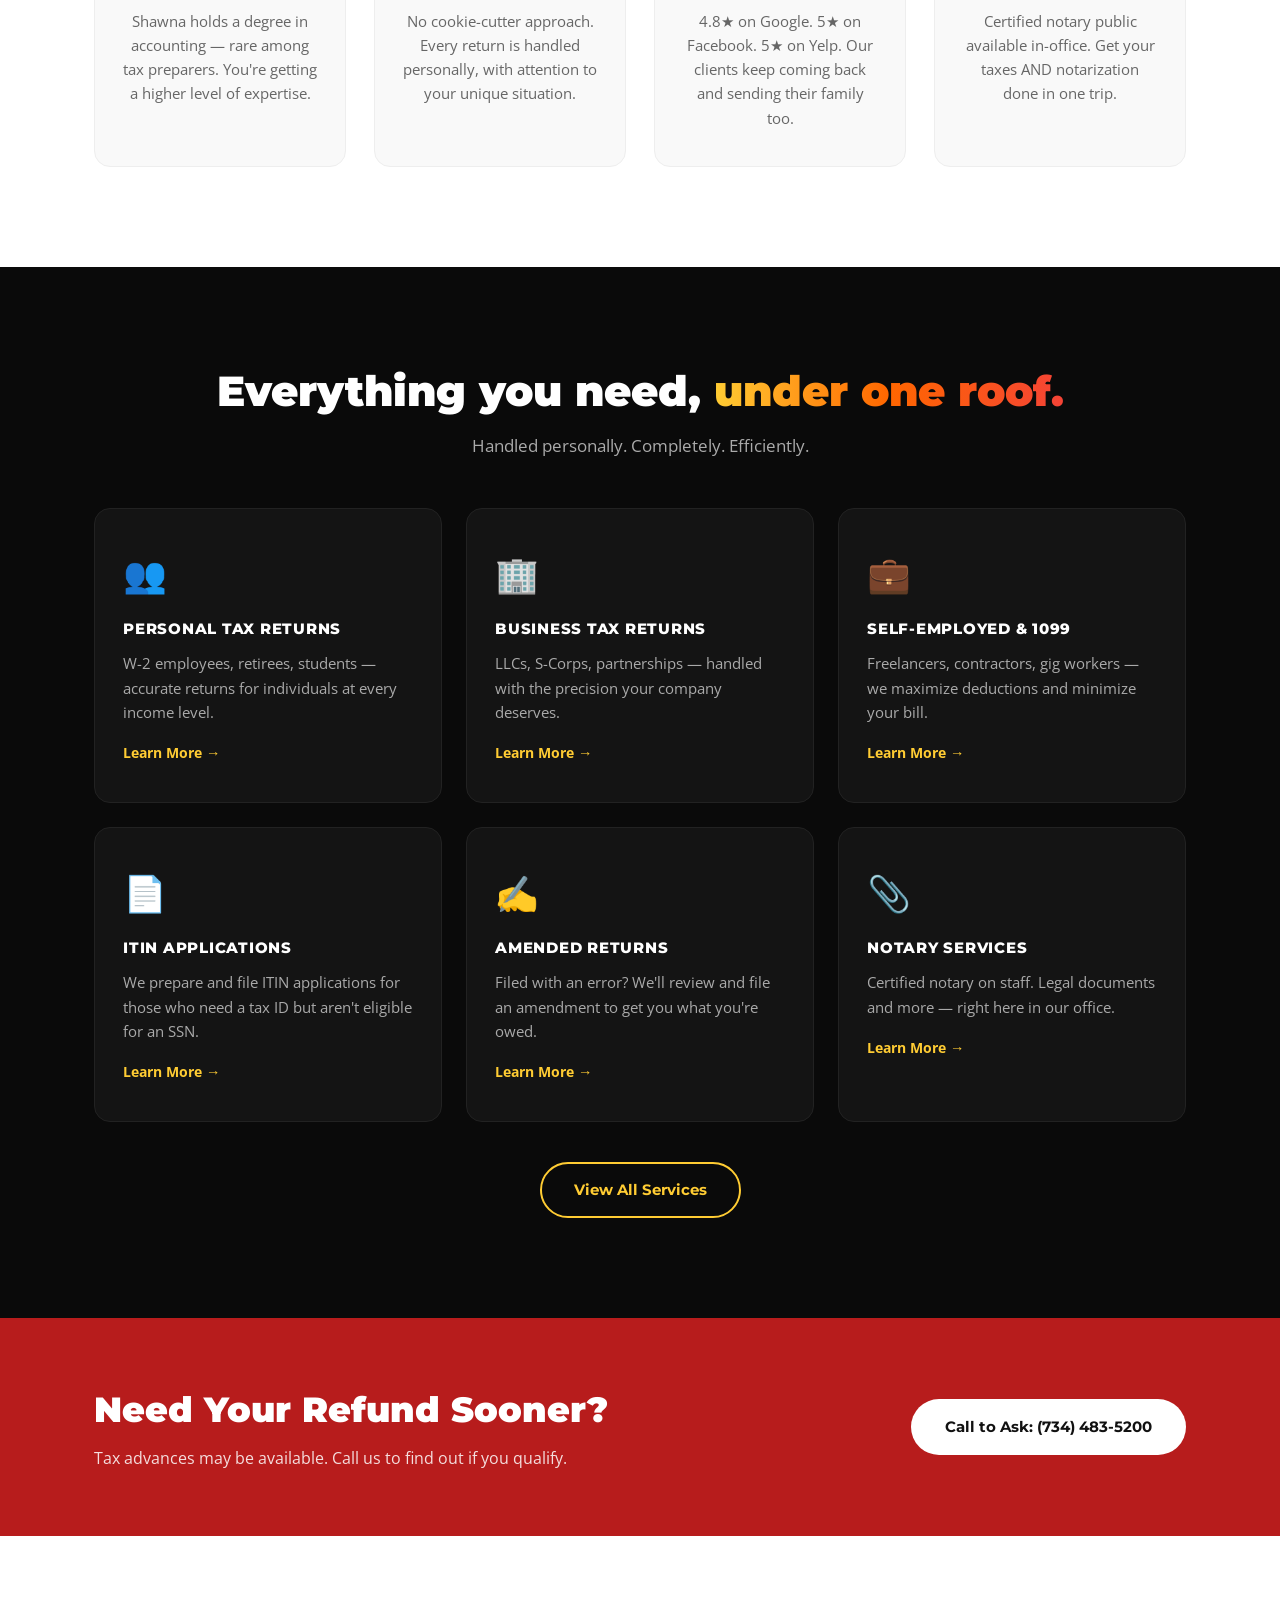
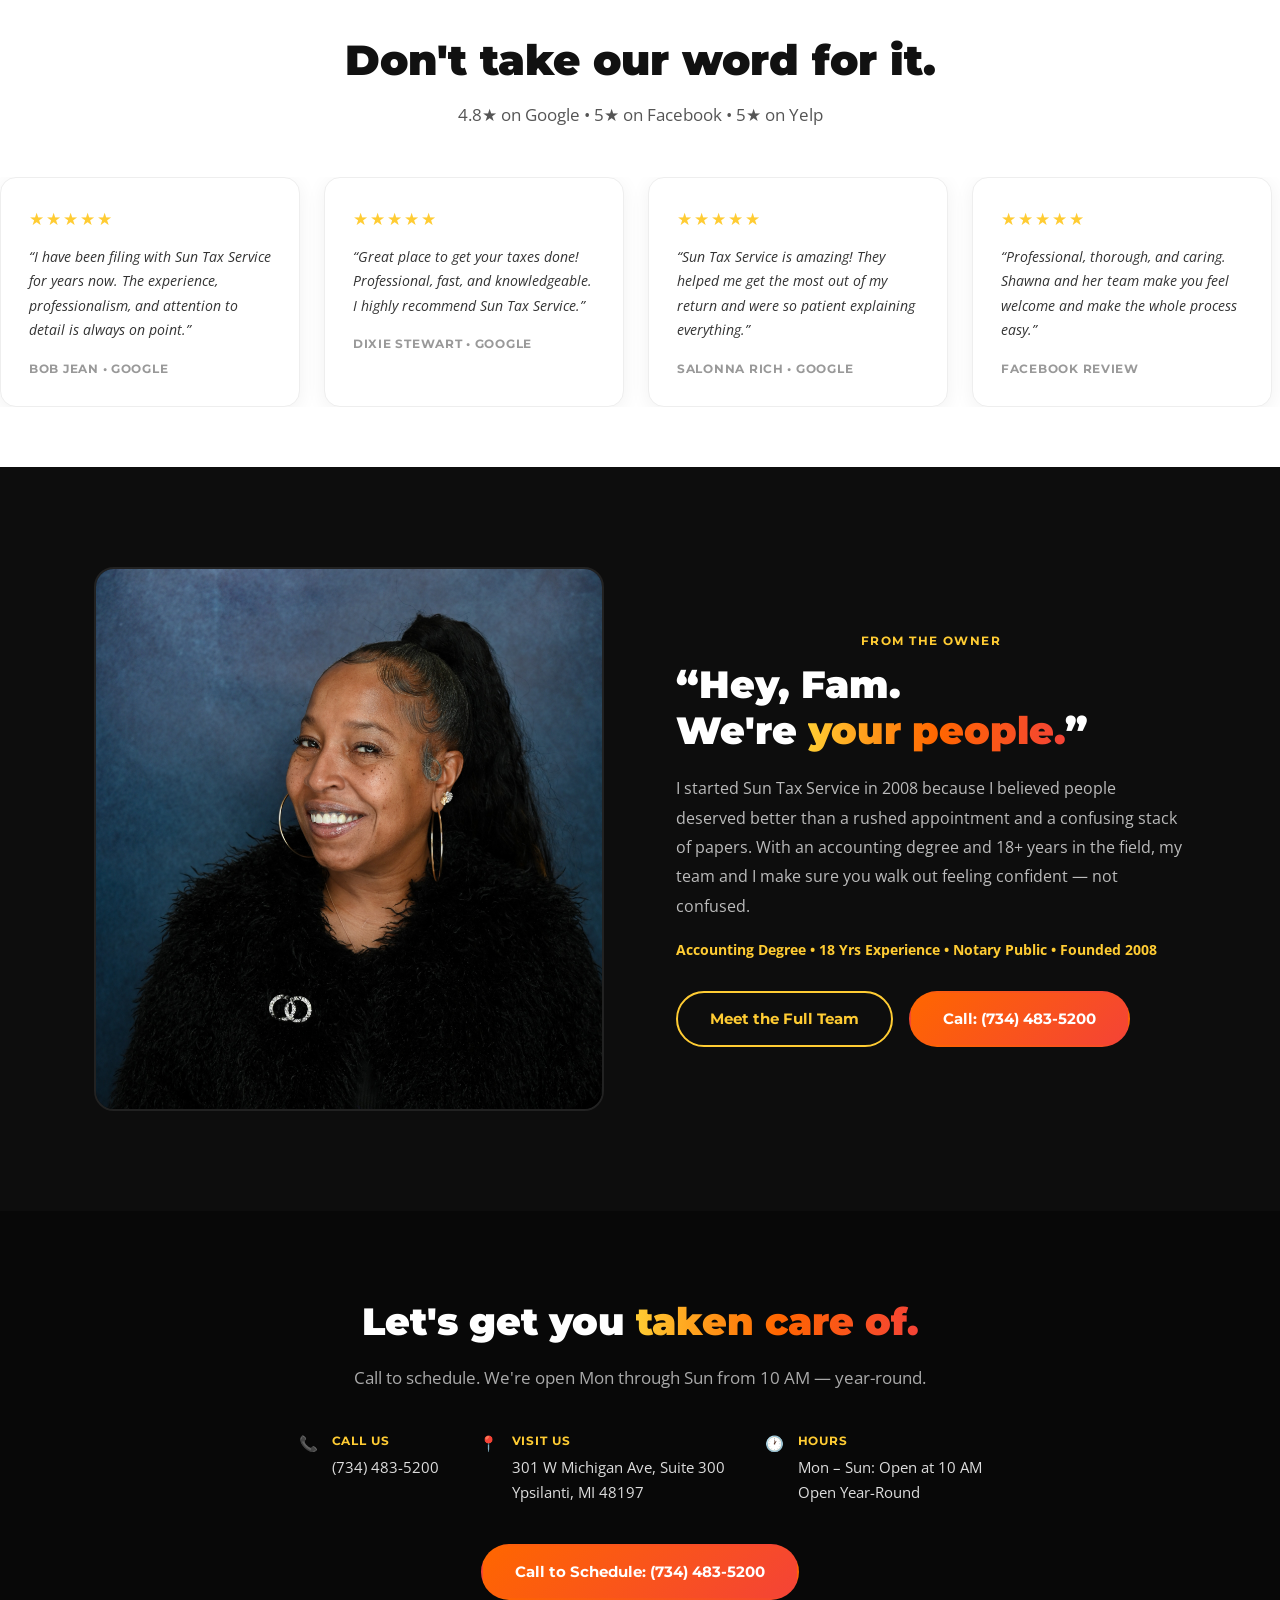
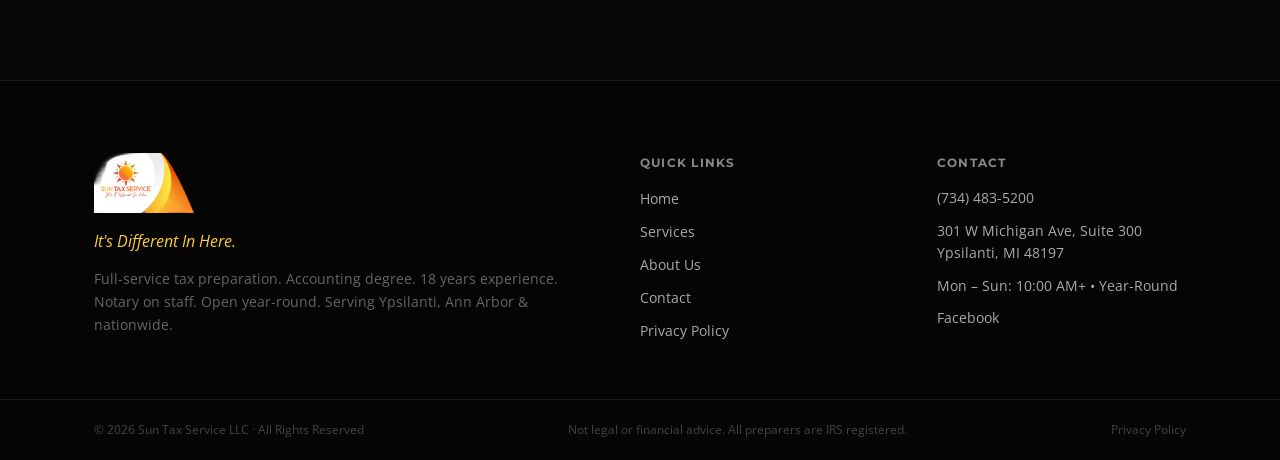
==== commit 1531a2c6: "Update index.html" ====
--- a/index.html
+++ b/index.html
@@ -117,7 +117,7 @@
   <section class="why-us fade-in">
     <div class="container">
       <h2 class="section-title">We don't just prepare your taxes.<br />We prepare <span class="grad-text">you.</span></h2>
-      <p class="section-sub">Most tax offices see you as a number. We see you as family — and we make sure you leave knowing exactly what happened with your money.</p>
+      <p class="section-sub">Most tax offices see you as a number. We see you as family and we make sure you leave knowing exactly what happened with your money.</p>
       <div class="why-grid">
         <div class="why-card"><div class="why-icon">&#127891;</div><h3>Accounting Degree</h3><p>Shawna holds a degree in accounting — rare among tax preparers. You're getting a higher level of expertise.</p></div>
         <div class="why-card"><div class="why-icon">&#9749;</div><h3>Tailored Service</h3><p>No cookie-cutter approach. Every return is handled personally, with attention to your unique situation.</p></div>
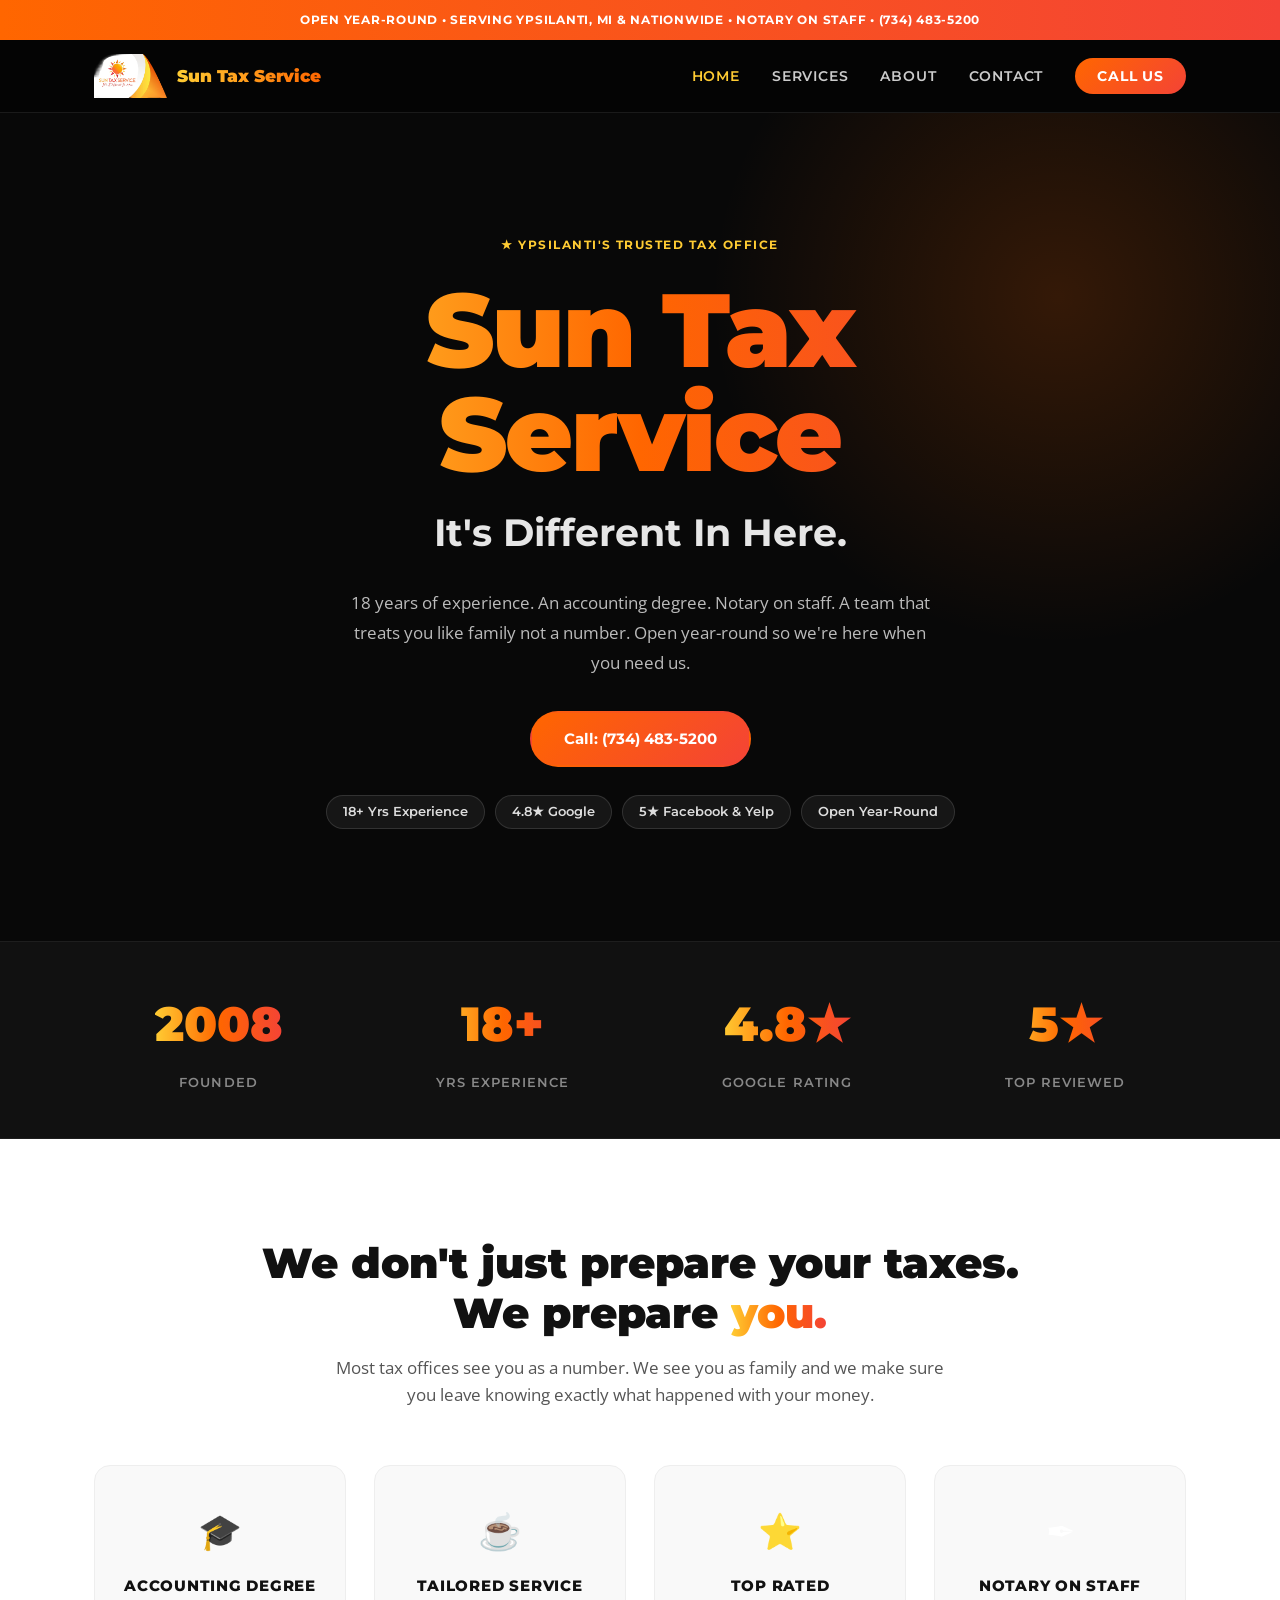
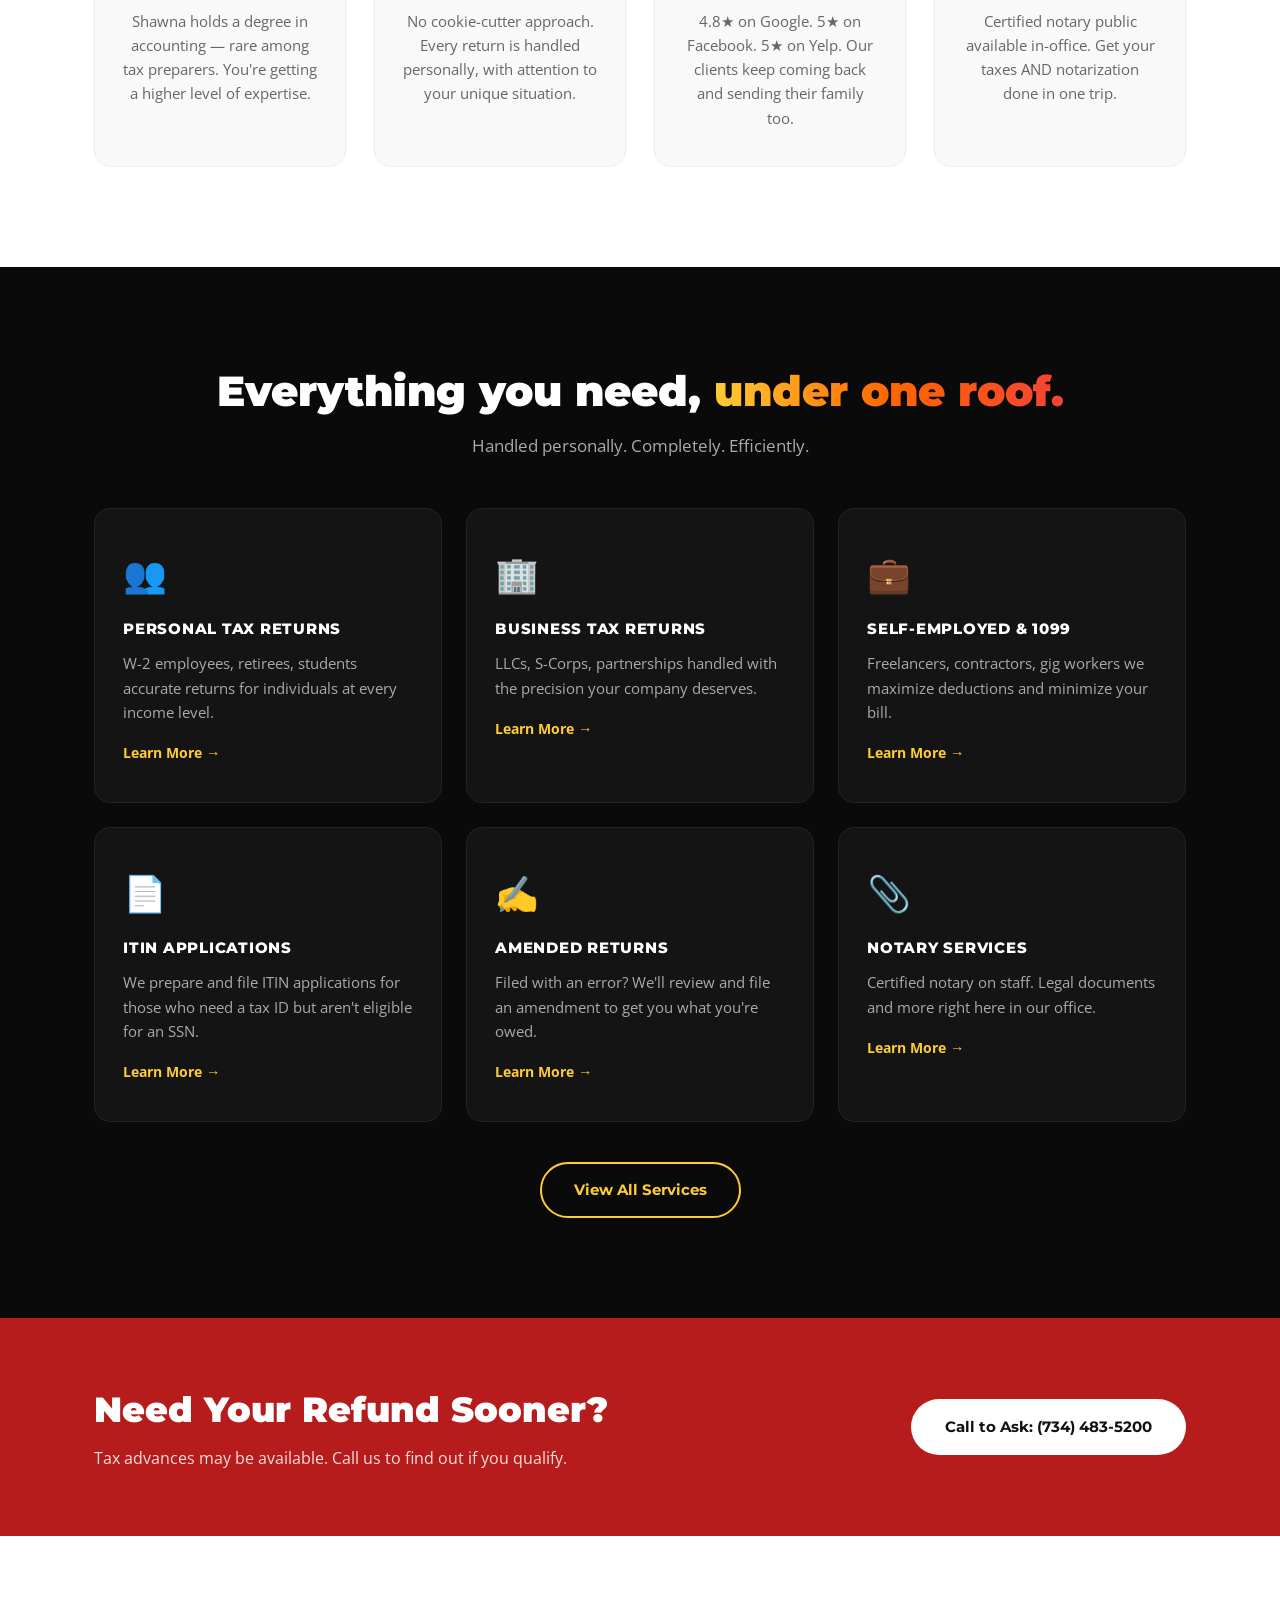
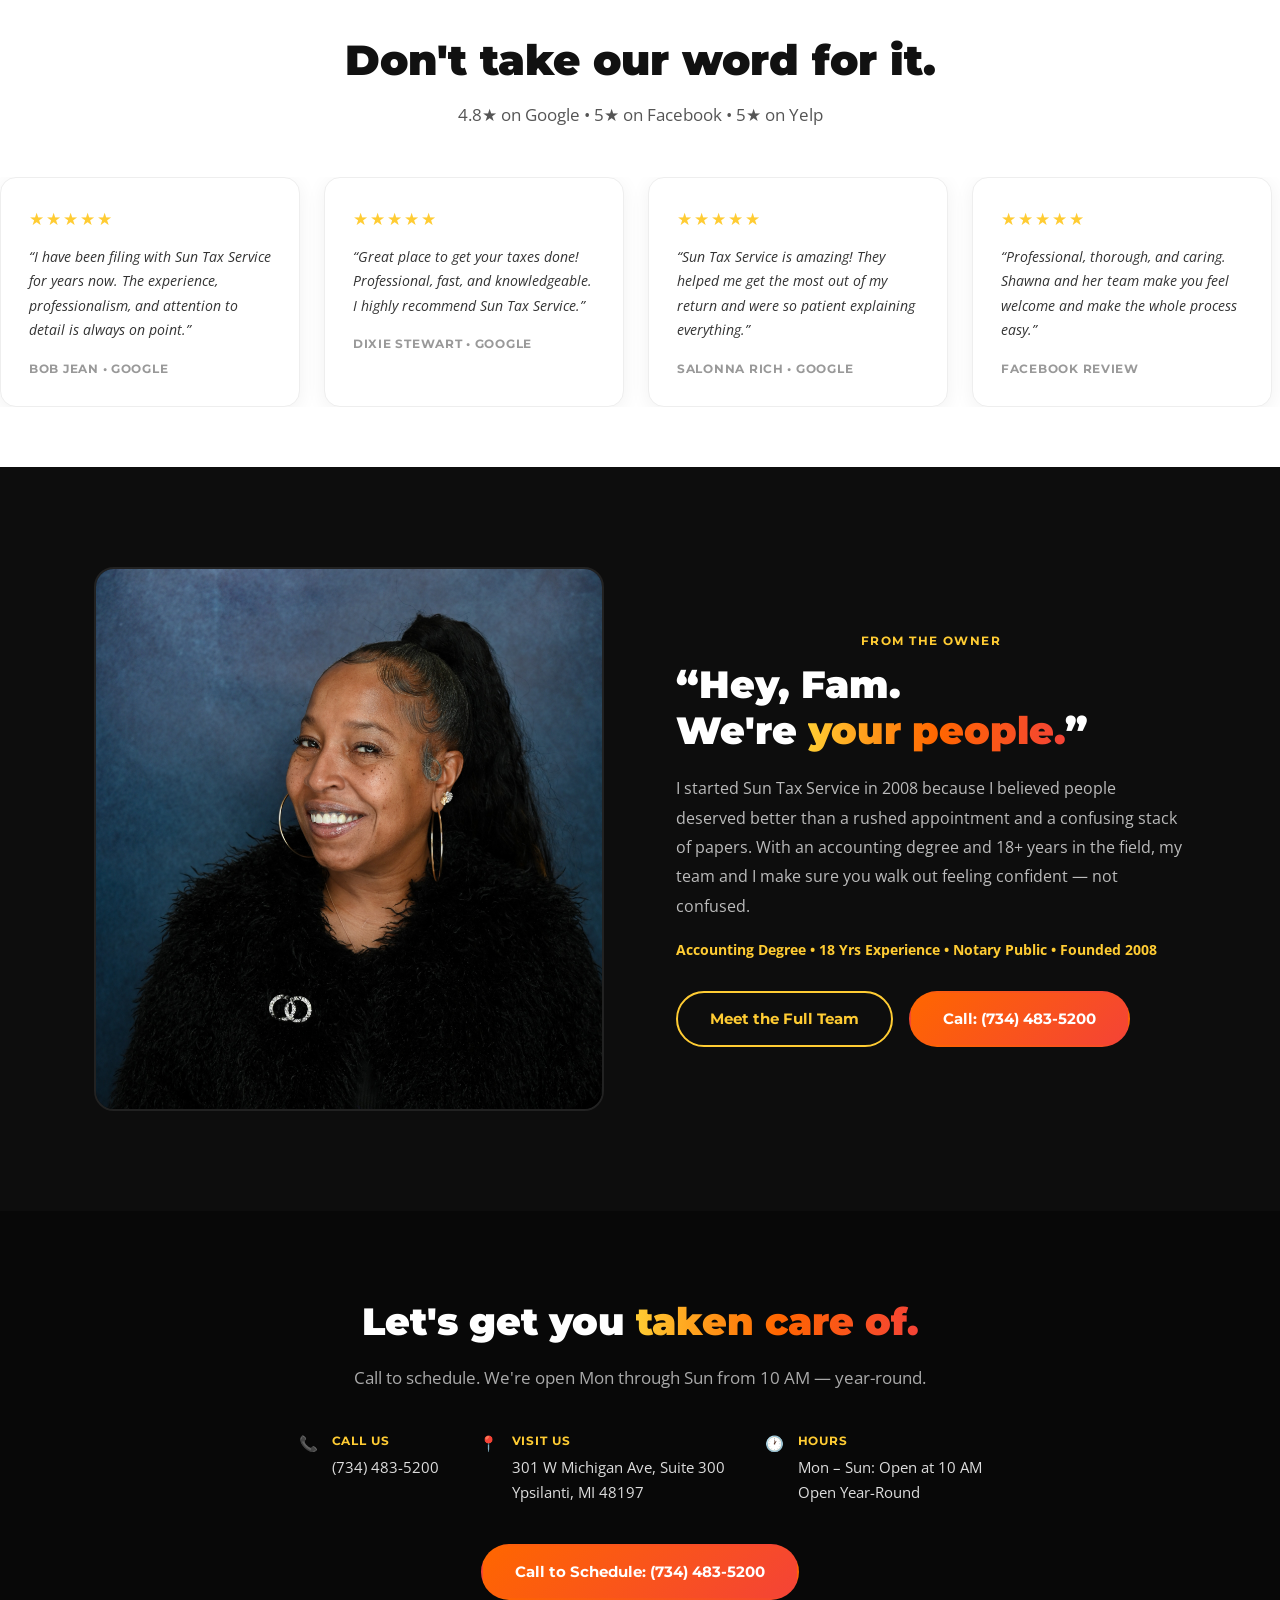
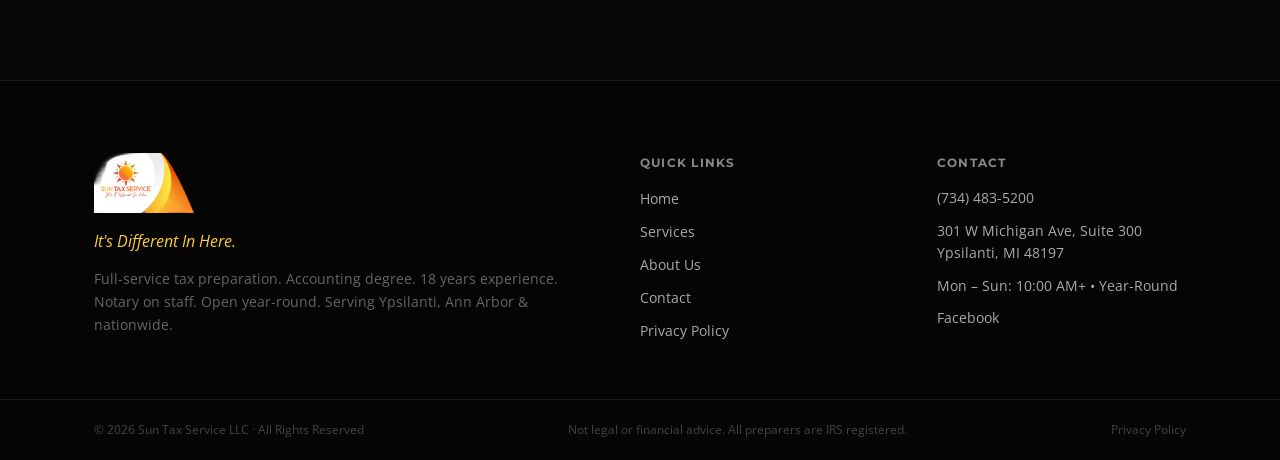
==== commit 4b8e5b46: "Update index.html" ====
--- a/index.html
+++ b/index.html
@@ -133,12 +133,12 @@
       <h2 class="section-title">Everything you need, <span class="grad-text">under one roof.</span></h2>
       <p class="section-sub">Handled personally. Completely. Efficiently.</p>
       <div class="services-grid">
-        <div class="service-card"><div class="service-icon">&#128101;</div><h3>Personal Tax Returns</h3><p>W-2 employees, retirees, students — accurate returns for individuals at every income level.</p><a href="services.html" class="learn-more">Learn More &rarr;</a></div>
-        <div class="service-card"><div class="service-icon">&#127970;</div><h3>Business Tax Returns</h3><p>LLCs, S-Corps, partnerships — handled with the precision your company deserves.</p><a href="services.html" class="learn-more">Learn More &rarr;</a></div>
-        <div class="service-card"><div class="service-icon">&#128188;</div><h3>Self-Employed &amp; 1099</h3><p>Freelancers, contractors, gig workers — we maximize deductions and minimize your bill.</p><a href="services.html" class="learn-more">Learn More &rarr;</a></div>
+        <div class="service-card"><div class="service-icon">&#128101;</div><h3>Personal Tax Returns</h3><p>W-2 employees, retirees, students accurate returns for individuals at every income level.</p><a href="services.html" class="learn-more">Learn More &rarr;</a></div>
+        <div class="service-card"><div class="service-icon">&#127970;</div><h3>Business Tax Returns</h3><p>LLCs, S-Corps, partnerships handled with the precision your company deserves.</p><a href="services.html" class="learn-more">Learn More &rarr;</a></div>
+        <div class="service-card"><div class="service-icon">&#128188;</div><h3>Self-Employed &amp; 1099</h3><p>Freelancers, contractors, gig workers we maximize deductions and minimize your bill.</p><a href="services.html" class="learn-more">Learn More &rarr;</a></div>
         <div class="service-card"><div class="service-icon">&#128196;</div><h3>ITIN Applications</h3><p>We prepare and file ITIN applications for those who need a tax ID but aren't eligible for an SSN.</p><a href="services.html" class="learn-more">Learn More &rarr;</a></div>
         <div class="service-card"><div class="service-icon">&#9997;</div><h3>Amended Returns</h3><p>Filed with an error? We'll review and file an amendment to get you what you're owed.</p><a href="services.html" class="learn-more">Learn More &rarr;</a></div>
-        <div class="service-card"><div class="service-icon">&#128206;</div><h3>Notary Services</h3><p>Certified notary on staff. Legal documents and more — right here in our office.</p><a href="services.html" class="learn-more">Learn More &rarr;</a></div>
+        <div class="service-card"><div class="service-icon">&#128206;</div><h3>Notary Services</h3><p>Certified notary on staff. Legal documents and more right here in our office.</p><a href="services.html" class="learn-more">Learn More &rarr;</a></div>
       </div>
       <div class="center-btn"><a href="services.html" class="btn btn-outline">View All Services</a></div>
     </div>
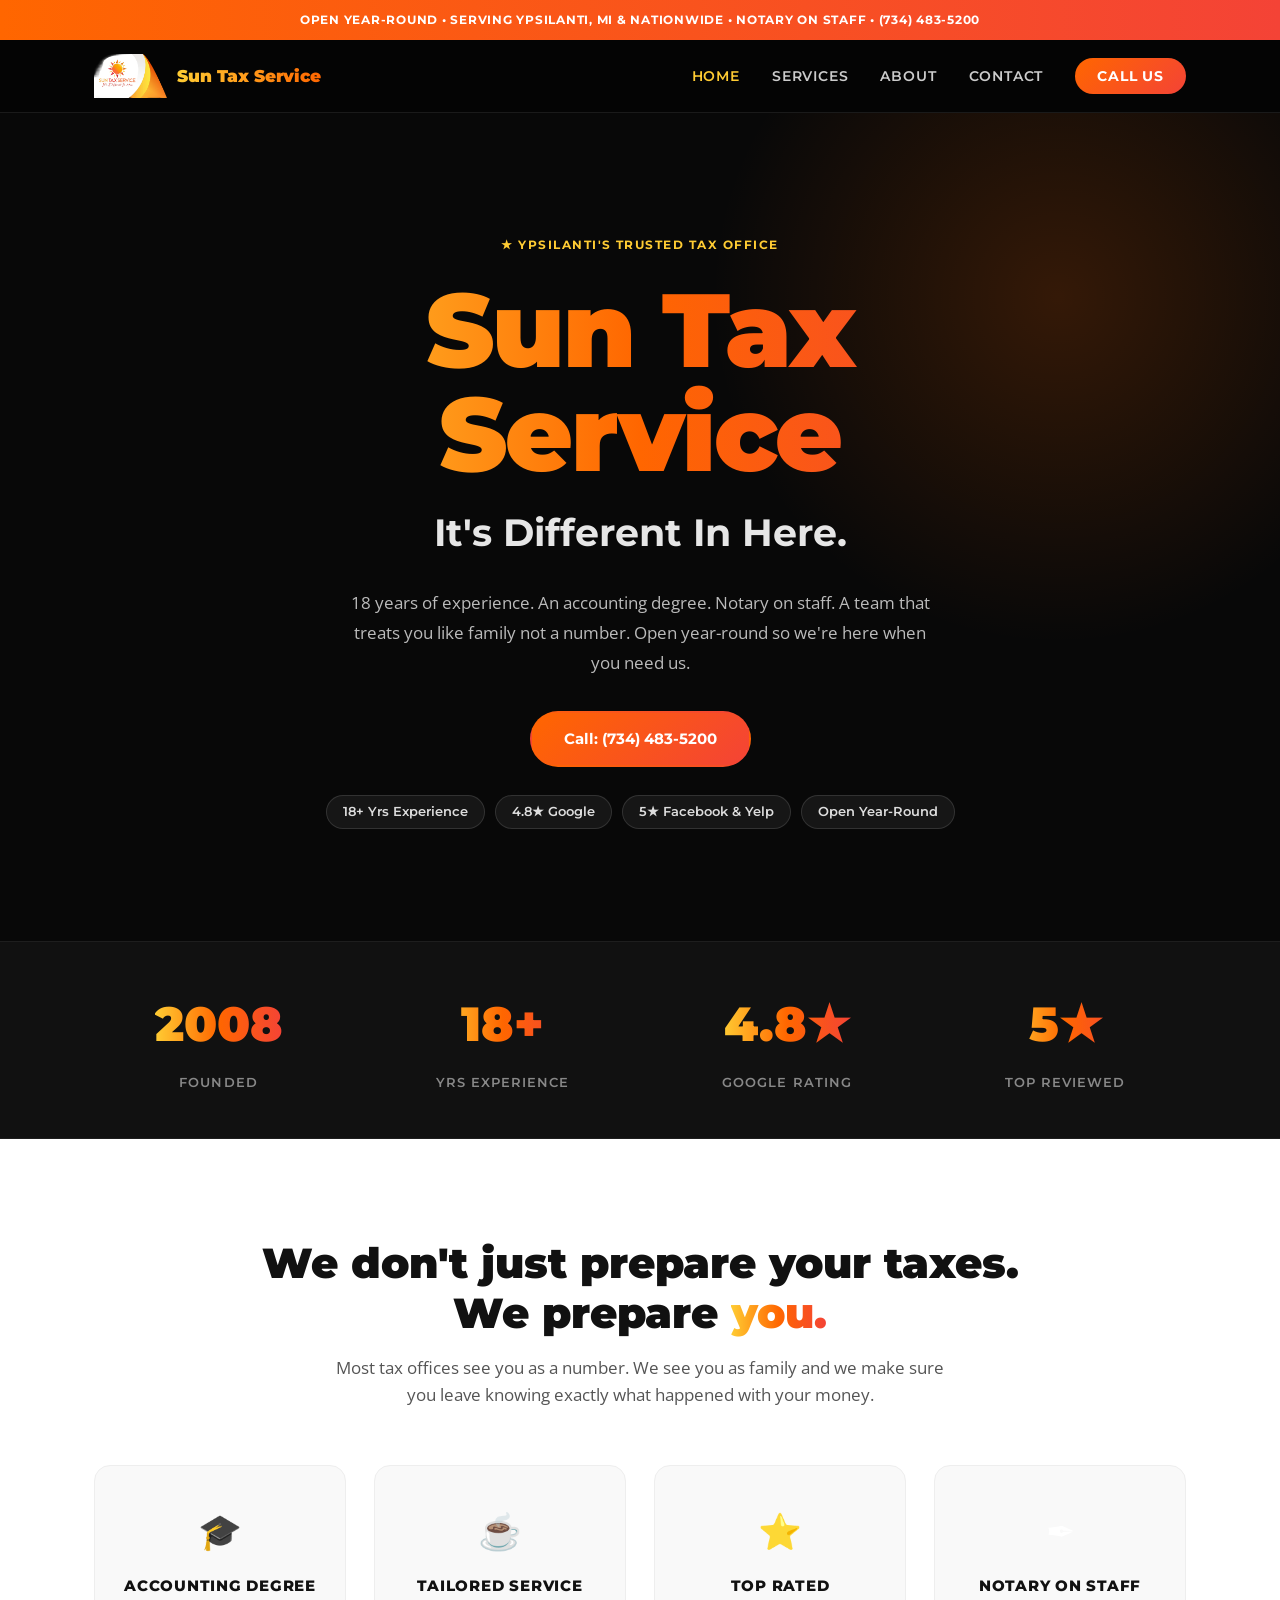
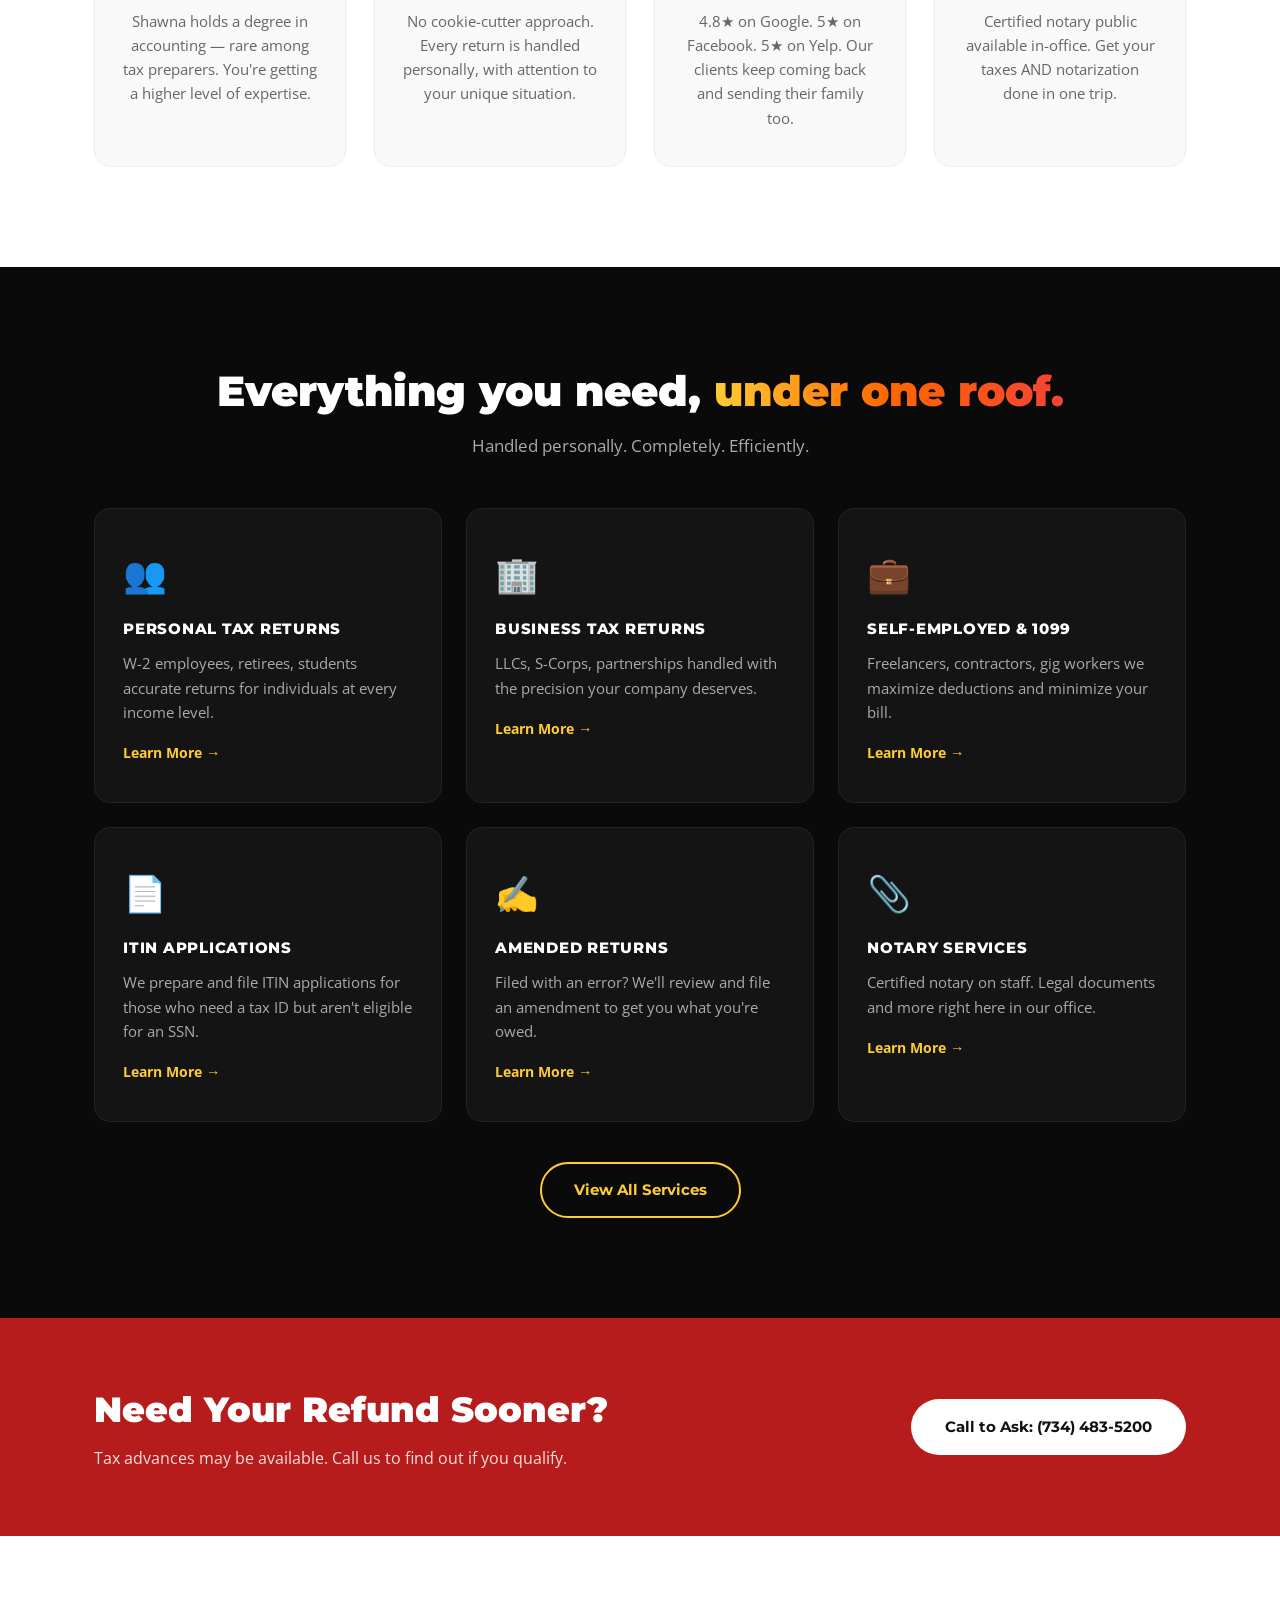
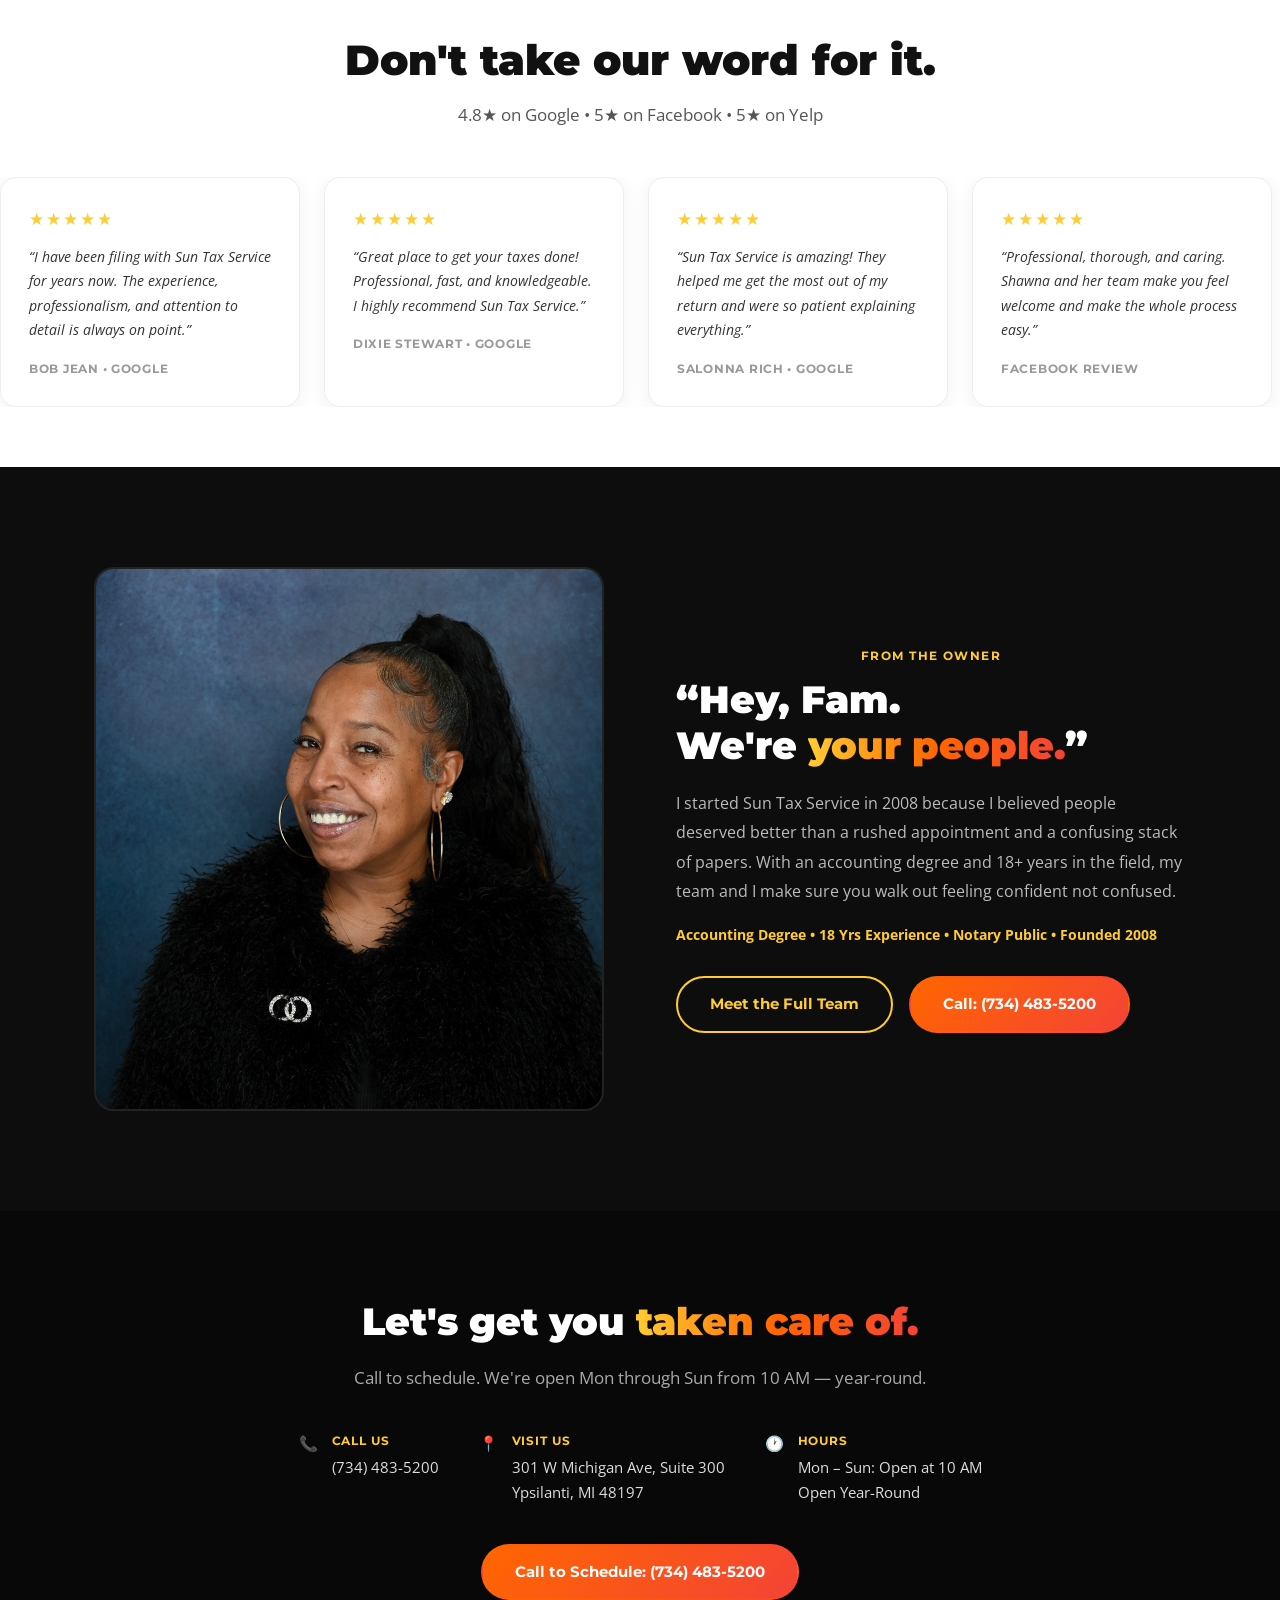
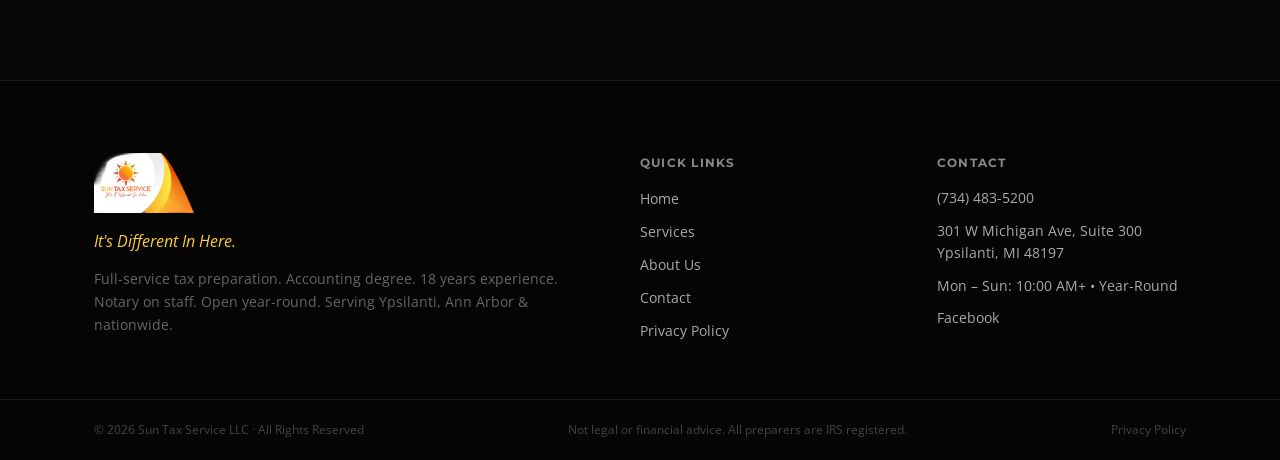
==== commit f7bb99d8: "Update print statement from 'Hello' to 'Goodbye'" ====
--- a/index.html
+++ b/index.html
@@ -183,7 +183,7 @@
       <div class="founder-text">
         <span class="eyebrow-label">FROM THE OWNER</span>
         <h2>&ldquo;Hey, Fam.<br />We're <span class="grad-text">your people.</span>&rdquo;</h2>
-        <p>I started Sun Tax Service in 2008 because I believed people deserved better than a rushed appointment and a confusing stack of papers. With an accounting degree and 18+ years in the field, my team and I make sure you walk out feeling confident — not confused.</p>
+        <p>I started Sun Tax Service in 2008 because I believed people deserved better than a rushed appointment and a confusing stack of papers. With an accounting degree and 18+ years in the field, my team and I make sure you walk out feeling confident not confused.</p>
         <p class="founder-creds"><strong>Accounting Degree &bull; 18 Yrs Experience &bull; Notary Public &bull; Founded 2008</strong></p>
         <div class="founder-ctas">
           <a href="about.html" class="btn btn-outline">Meet the Full Team</a>
